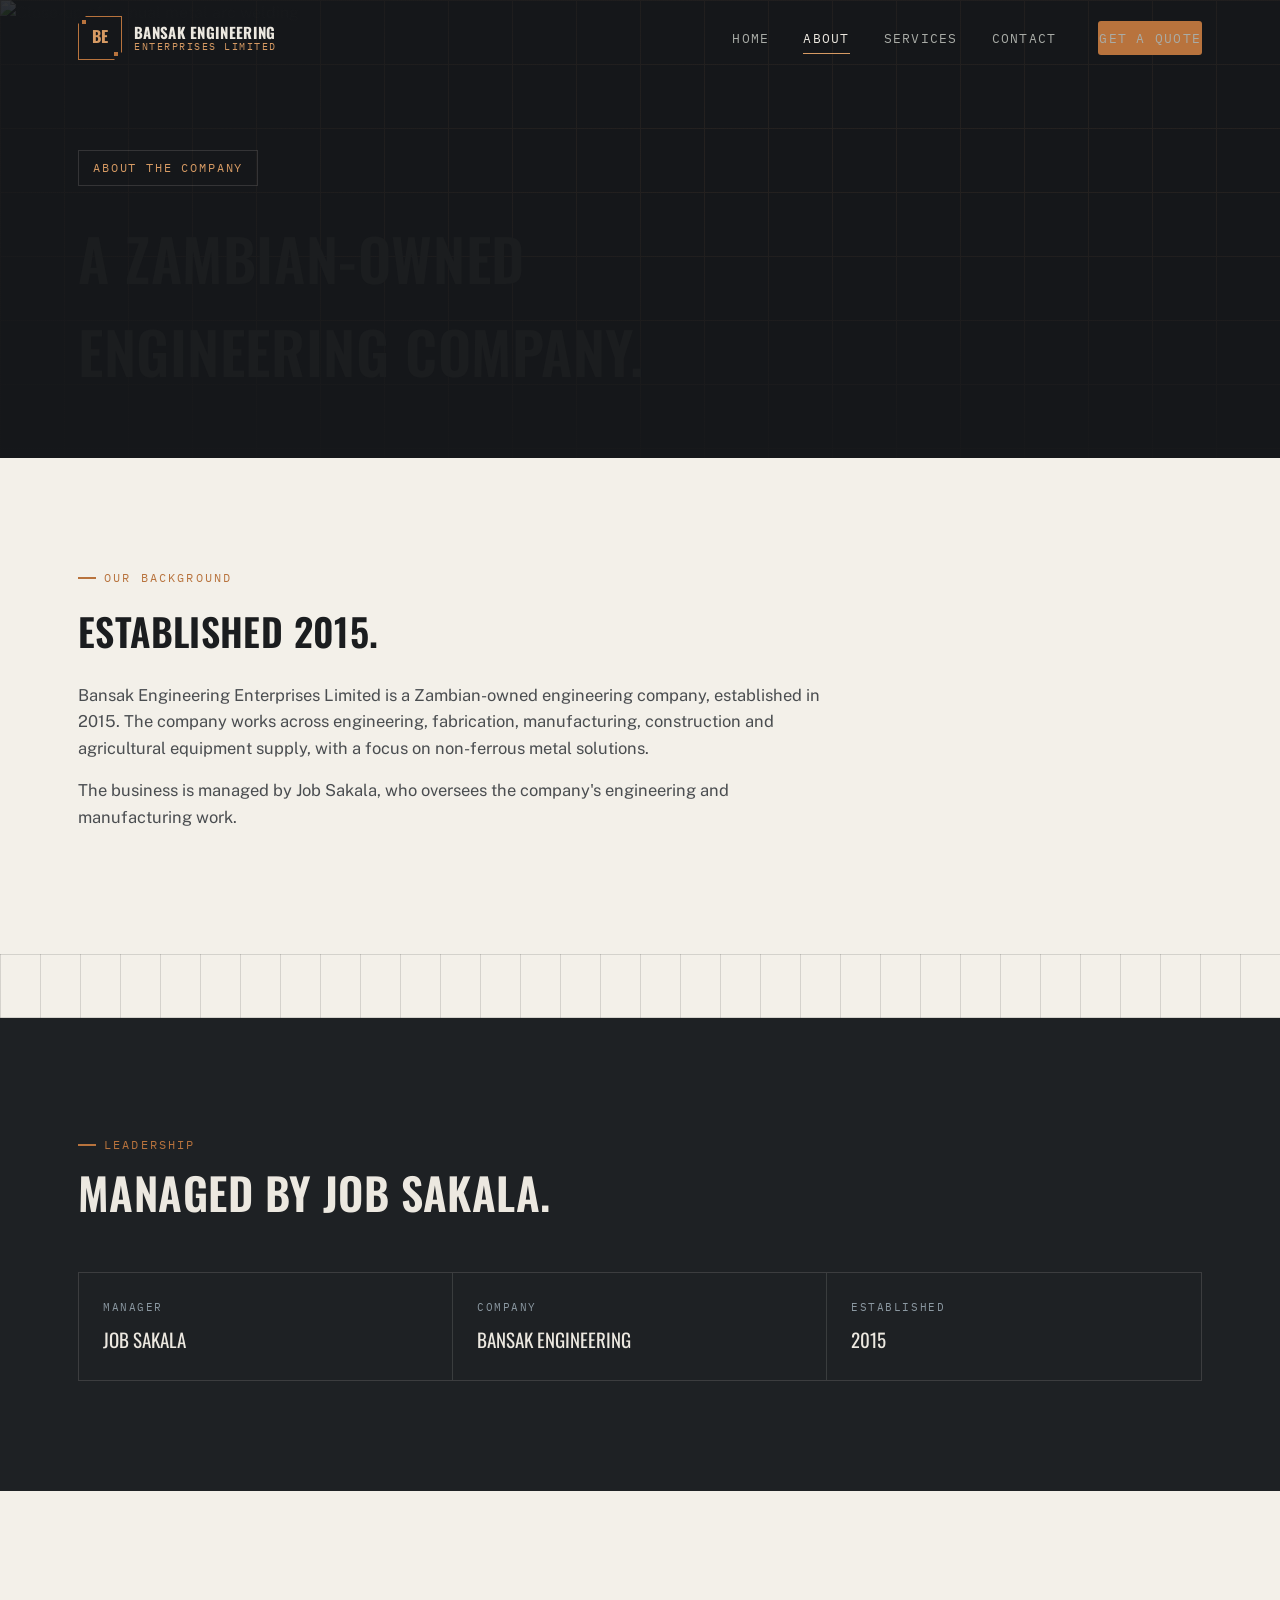
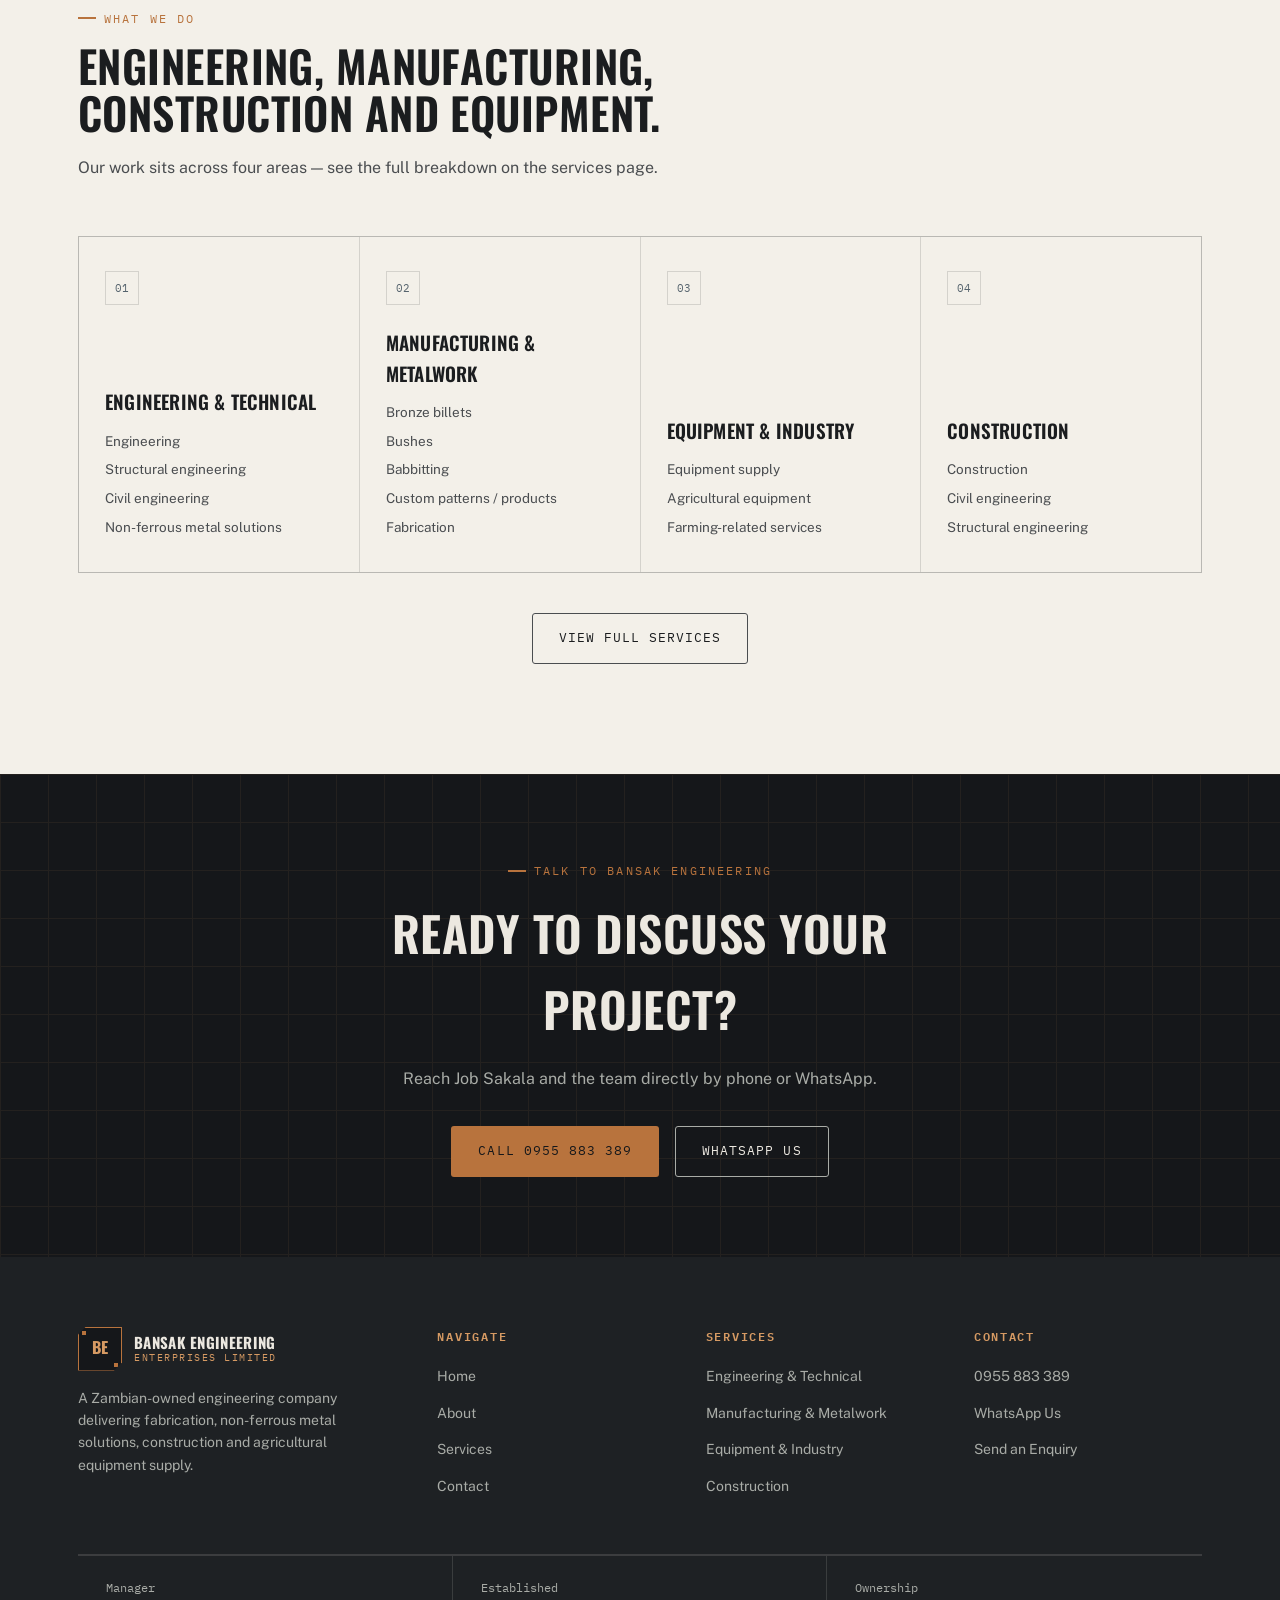
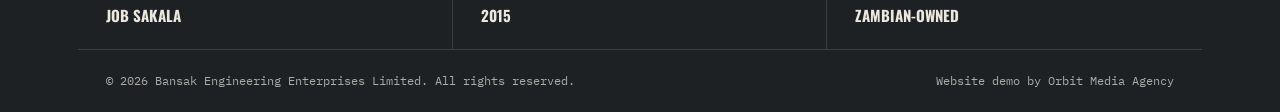
==== about.html @ 0b88bb21 "Add files via upload" ====
<!DOCTYPE html>
<html lang="en">
<head>
<meta charset="UTF-8">
<meta name="viewport" content="width=device-width, initial-scale=1.0">
<title>About — Bansak Engineering Enterprises Limited</title>
<meta name="description" content="Bansak Engineering Enterprises Limited — a Zambian-owned engineering company established in 2015, managed by Job Sakala.">
<link rel="preconnect" href="https://fonts.googleapis.com">
<link href="https://fonts.googleapis.com/css2?family=Oswald:wght@400;500;600;700&family=Public+Sans:wght@400;500;600&family=IBM+Plex+Mono:wght@400;500&display=swap" rel="stylesheet">
<link rel="stylesheet" href="assets/style.css">
</head>
<body>

<header class="site-header">
  <div class="nav-inner">
    <a href="index.html" class="brand">
      <span class="brand-mark"><span>BE</span></span>
      <span class="brand-text"><strong>Bansak Engineering</strong><small>Enterprises Limited</small></span>
    </a>
    <nav class="nav-links">
      <a href="index.html">Home</a>
      <a href="about.html">About</a>
      <a href="services.html">Services</a>
      <a href="contact.html">Contact</a>
      <a href="tel:0955883389" class="btn btn-primary nav-cta">Get a Quote</a>
    </nav>
    <button class="hamburger" aria-label="Open menu" aria-expanded="false">
      <span></span><span></span><span></span>
    </button>
  </div>
</header>

<div class="mobile-panel">
  <a href="index.html">Home</a>
  <a href="about.html">About</a>
  <a href="services.html">Services</a>
  <a href="contact.html">Contact</a>
  <a href="tel:0955883389" class="btn btn-primary mp-cta">Get a Quote</a>
  <div class="mp-phone">0955883389</div>
</div>

<section class="hero-band">
  <div class="hero-bg">
    <img src="https://commons.wikimedia.org/wiki/Special:FilePath/BSB%20welding.jpg" alt="Close-up of manual metal arc welding">
  </div>
  <div class="hero-grid"></div>
  <div class="hero-scrim"></div>
  <div class="hero-content">
    <div class="hero-plate">About the company</div>
    <h1>A Zambian-owned<br>engineering company.</h1>
  </div>
</section>

<section class="section">
  <div class="wrap">
    <div class="split-text reveal" style="padding:0; max-width:760px;">
      <div class="plate-label">Our background</div>
      <h2 style="margin-bottom:20px;">Established 2015.</h2>
      <p style="font-size:16.5px; margin-bottom:16px;">Bansak Engineering Enterprises Limited is a Zambian-owned engineering company, established in 2015. The company works across engineering, fabrication, manufacturing, construction and agricultural equipment supply, with a focus on non-ferrous metal solutions.</p>
      <p style="font-size:16.5px;">The business is managed by Job Sakala, who oversees the company's engineering and manufacturing work.</p>
    </div>
  </div>
</section>

<div class="blueprint-strip"></div>

<!-- MANAGER NAMEPLATE -->
<section class="section on-graphite">
  <div class="wrap">
    <div class="section-head reveal">
      <div class="plate-label">Leadership</div>
      <h2>Managed by Job Sakala.</h2>
    </div>
    <div class="nameplate reveal" style="grid-template-columns:repeat(3,1fr);">
      <div class="nameplate-item">
        <div class="np-label">Manager</div>
        <div class="np-value">Job Sakala</div>
      </div>
      <div class="nameplate-item">
        <div class="np-label">Company</div>
        <div class="np-value">Bansak Engineering</div>
      </div>
      <div class="nameplate-item">
        <div class="np-label">Established</div>
        <div class="np-value">2015</div>
      </div>
    </div>
  </div>
</section>

<!-- WHAT WE DO OVERVIEW -->
<section class="section">
  <div class="wrap">
    <div class="section-head reveal">
      <div class="plate-label">What we do</div>
      <h2>Engineering, manufacturing, construction and equipment.</h2>
      <p>Our work sits across four areas — see the full breakdown on the services page.</p>
    </div>
    <div class="bento stagger">
      <div class="bento-card reveal" style="--i:0">
        <div class="bento-mark">01</div>
        <div><h3>Engineering &amp; Technical</h3>
        <ul><li>Engineering</li><li>Structural engineering</li><li>Civil engineering</li><li>Non-ferrous metal solutions</li></ul></div>
      </div>
      <div class="bento-card reveal" style="--i:1">
        <div class="bento-mark">02</div>
        <div><h3>Manufacturing &amp; Metalwork</h3>
        <ul><li>Bronze billets</li><li>Bushes</li><li>Babbitting</li><li>Custom patterns / products</li><li>Fabrication</li></ul></div>
      </div>
      <div class="bento-card reveal" style="--i:2">
        <div class="bento-mark">03</div>
        <div><h3>Equipment &amp; Industry</h3>
        <ul><li>Equipment supply</li><li>Agricultural equipment</li><li>Farming-related services</li></ul></div>
      </div>
      <div class="bento-card reveal" style="--i:3">
        <div class="bento-mark">04</div>
        <div><h3>Construction</h3>
        <ul><li>Construction</li><li>Civil engineering</li><li>Structural engineering</li></ul></div>
      </div>
    </div>
    <div class="reveal" style="margin-top:40px; text-align:center;">
      <a href="services.html" class="btn btn-outline-dark">View Full Services</a>
    </div>
  </div>
</section>

<!-- CTA -->
<section class="cta-banner">
  <div class="wrap cta-banner-inner">
    <div class="plate-label" style="justify-content:center;">Talk to Bansak Engineering</div>
    <h2>Ready to discuss your project?</h2>
    <p>Reach Job Sakala and the team directly by phone or WhatsApp.</p>
    <div class="cta-actions">
      <a href="tel:0955883389" class="btn btn-primary">Call 0955 883 389</a>
      <a href="https://wa.me/260955883389" target="_blank" rel="noopener" class="btn btn-outline">WhatsApp Us</a>
    </div>
  </div>
</section>

<footer class="site-footer">
  <div class="wrap">
    <div class="footer-top">
      <div class="footer-brand">
        <a href="index.html" class="brand">
          <span class="brand-mark"><span>BE</span></span>
          <span class="brand-text"><strong>Bansak Engineering</strong><small>Enterprises Limited</small></span>
        </a>
        <p>A Zambian-owned engineering company delivering fabrication, non-ferrous metal solutions, construction and agricultural equipment supply.</p>
      </div>
      <div class="footer-col">
        <h4>Navigate</h4>
        <ul><li><a href="index.html">Home</a></li><li><a href="about.html">About</a></li><li><a href="services.html">Services</a></li><li><a href="contact.html">Contact</a></li></ul>
      </div>
      <div class="footer-col">
        <h4>Services</h4>
        <ul><li><a href="services.html">Engineering &amp; Technical</a></li><li><a href="services.html">Manufacturing &amp; Metalwork</a></li><li><a href="services.html">Equipment &amp; Industry</a></li><li><a href="services.html">Construction</a></li></ul>
      </div>
      <div class="footer-col">
        <h4>Contact</h4>
        <ul><li><a href="tel:0955883389">0955 883 389</a></li><li><a href="https://wa.me/260955883389" target="_blank" rel="noopener">WhatsApp Us</a></li><li><a href="contact.html">Send an Enquiry</a></li></ul>
      </div>
    </div>
    <div class="footer-plate">
      <div>Manager<b>Job Sakala</b></div>
      <div>Established<b>2015</b></div>
      <div>Ownership<b>Zambian-Owned</b></div>
    </div>
    <div class="footer-bottom">
      <span>&copy; 2026 Bansak Engineering Enterprises Limited. All rights reserved.</span>
      <span>Website demo by Orbit Media Agency</span>
    </div>
  </div>
</footer>

<button class="to-top" aria-label="Back to top">↑</button>
<a href="https://wa.me/260955883389" target="_blank" rel="noopener" class="wa-float" aria-label="Chat on WhatsApp">
  <svg width="26" height="26" viewBox="0 0 24 24" fill="none"><path d="M17.6 6.32A7.85 7.85 0 0 0 12.03 4c-4.36 0-7.9 3.53-7.9 7.9 0 1.4.37 2.75 1.06 3.95L4 20l4.28-1.12a7.9 7.9 0 0 0 3.75.96h.01c4.36 0 7.9-3.54 7.9-7.9 0-2.1-.83-4.08-2.34-5.62Z" stroke="#15171a" stroke-width="1.3"/><path d="M9.5 8.6c.14-.32.29-.32.42-.33h.36c.11 0 .27-.04.42.32.16.4.53 1.36.58 1.46.05.1.08.22.01.35-.06.13-.1.2-.2.32-.1.11-.2.24-.29.32-.1.1-.2.2-.09.4.12.2.53.9 1.15 1.46.79.7 1.45.92 1.66 1.02.2.1.32.09.44-.05.13-.14.53-.6.67-.81.14-.2.28-.17.46-.1.19.07 1.2.57 1.4.67.2.1.34.15.39.24.05.1.05.53-.13 1.04-.18.51-1.03.99-1.44 1.05-.37.06-.83.08-1.34-.09-.31-.1-.7-.23-1.22-.45-2.14-.92-3.54-3.08-3.65-3.22-.11-.15-.87-1.15-.87-2.2 0-1.04.55-1.55.74-1.76Z" fill="#15171a"/></svg>
</a>

<script src="assets/script.js"></script>
</body>
</html>
---- assets/style.css ----
/* =========================================================
   BANSAK ENGINEERING ENTERPRISES LIMITED — design system
   Signature: the stamped equipment "nameplate" motif.
   ========================================================= */

:root{
  --charcoal: #15171a;
  --graphite: #1e2124;
  --graphite-2: #262a2e;
  --steel: #55636d;
  --steel-light: #8b98a1;
  --bronze: #b8733d;
  --bronze-light: #d69a63;
  --bronze-dim: #8a5a30;
  --paper: #f3f0e9;
  --paper-2: #eae5da;
  --ink: #1b1d1f;
  --ink-soft: #4a4d50;
  --offwhite: #ece8e0;
  --offwhite-dim: #a9aca7;
  --line-dark: rgba(236,232,224,0.14);
  --line-light: rgba(27,29,31,0.14);
  --radius: 3px;
  --font-display: 'Oswald', sans-serif;
  --font-body: 'Public Sans', sans-serif;
  --font-mono: 'IBM Plex Mono', monospace;
  --ease: cubic-bezier(.22,.68,.32,1);
}

*{box-sizing:border-box;}
html{scroll-behavior:smooth;}
@media (prefers-reduced-motion: reduce){
  html{scroll-behavior:auto;}
  *{animation-duration:0.001ms !important; animation-iteration-count:1 !important; transition-duration:0.001ms !important;}
}

body{
  margin:0;
  font-family:var(--font-body);
  background:var(--paper);
  color:var(--ink);
  line-height:1.6;
  -webkit-font-smoothing:antialiased;
  overflow-x:hidden;
}

img{max-width:100%; display:block;}
a{color:inherit; text-decoration:none;}
ul{margin:0; padding:0; list-style:none;}
h1,h2,h3,h4{font-family:var(--font-display); text-transform:uppercase; margin:0; letter-spacing:0.01em; font-weight:600;}
p{margin:0;}

.wrap{max-width:1180px; margin:0 auto; padding:0 28px;}

/* ---------- eyebrow / stamped plate label ---------- */
.plate-label{
  display:inline-flex;
  align-items:center;
  gap:8px;
  font-family:var(--font-mono);
  font-size:12px;
  letter-spacing:0.18em;
  text-transform:uppercase;
  color:var(--bronze);
  margin-bottom:14px;
}
.plate-label::before{
  content:"";
  width:18px; height:2px;
  background:var(--bronze);
  display:inline-block;
}
.on-dark .plate-label{color:var(--bronze-light);}

/* ---------- buttons ---------- */
.btn{
  display:inline-flex;
  align-items:center;
  gap:10px;
  font-family:var(--font-mono);
  font-size:13px;
  letter-spacing:0.08em;
  text-transform:uppercase;
  padding:14px 26px;
  border:1px solid transparent;
  border-radius:var(--radius);
  cursor:pointer;
  transition:transform .35s var(--ease), background .3s, border-color .3s, color .3s;
  white-space:nowrap;
}
.btn:hover{transform:translateY(-2px);}
.btn:focus-visible{outline:2px solid var(--bronze-light); outline-offset:3px;}
.btn-primary{background:var(--bronze); color:var(--charcoal);}
.btn-primary:hover{background:var(--bronze-light);}
.btn-outline{border-color:var(--offwhite-dim); color:var(--offwhite);}
.btn-outline:hover{border-color:var(--bronze-light); color:var(--bronze-light);}
.btn-outline-dark{border-color:var(--ink-soft); color:var(--ink);}
.btn-outline-dark:hover{border-color:var(--bronze); color:var(--bronze-dim);}
.btn-block{width:100%; justify-content:center;}

/* ---------- nav ---------- */
.site-header{
  position:fixed; top:0; left:0; right:0; z-index:100;
  background:rgba(21,23,26,0.0);
  transition:background .4s var(--ease), border-color .4s, backdrop-filter .4s;
  border-bottom:1px solid transparent;
}
.site-header.scrolled{
  background:rgba(21,23,26,0.92);
  backdrop-filter:blur(8px);
  border-bottom-color:var(--line-dark);
}
.nav-inner{
  display:flex; align-items:center; justify-content:space-between;
  padding:16px 28px;
  max-width:1180px; margin:0 auto;
}
.brand{display:flex; align-items:center; gap:12px;}
.brand-mark{
  width:44px; height:44px;
  border:1px solid var(--bronze);
  position:relative;
  display:flex; align-items:center; justify-content:center;
  font-family:var(--font-display);
  font-weight:700; font-size:16px; letter-spacing:0.03em;
  color:var(--bronze-light);
  clip-path:polygon(8px 0,100% 0,100% calc(100% - 8px),calc(100% - 8px) 100%,0 100%,0 8px);
  background:var(--charcoal);
}
.brand-mark span{position:relative; top:-1px;}
.brand-mark::before,.brand-mark::after{
  content:""; position:absolute; width:4px; height:4px; background:var(--bronze);
}
.brand-mark::before{top:3px; left:3px;}
.brand-mark::after{bottom:3px; right:3px;}
.brand-text{display:flex; flex-direction:column; line-height:1.1;}
.brand-text strong{font-family:var(--font-display); color:var(--offwhite); font-size:15px; letter-spacing:0.02em; text-transform:uppercase;}
.brand-text small{font-family:var(--font-mono); color:var(--bronze-light); font-size:9.5px; letter-spacing:0.16em; text-transform:uppercase; margin-top:2px;}

.nav-links{display:flex; align-items:center; gap:34px;}
.nav-links a{
  font-family:var(--font-mono); font-size:12.5px; letter-spacing:0.1em; text-transform:uppercase;
  color:var(--offwhite-dim); position:relative; padding:6px 0;
  transition:color .3s;
}
.nav-links a::after{
  content:""; position:absolute; left:0; bottom:0; width:0; height:1px; background:var(--bronze-light);
  transition:width .3s var(--ease);
}
.nav-links a:hover, .nav-links a.active{color:var(--offwhite);}
.nav-links a:hover::after, .nav-links a.active::after{width:100%;}
.nav-cta{margin-left:8px;}

.hamburger{
  display:none; width:38px; height:38px; border:1px solid var(--line-dark);
  background:transparent; cursor:pointer; position:relative; border-radius:var(--radius);
}
.hamburger span{
  position:absolute; left:9px; right:9px; height:1.5px; background:var(--offwhite);
  transition:transform .35s var(--ease), opacity .25s;
}
.hamburger span:nth-child(1){top:13px;}
.hamburger span:nth-child(2){top:18.5px;}
.hamburger span:nth-child(3){top:24px;}
.hamburger.open span:nth-child(1){transform:translateY(5.5px) rotate(45deg);}
.hamburger.open span:nth-child(2){opacity:0;}
.hamburger.open span:nth-child(3){transform:translateY(-5.5px) rotate(-45deg);}

.mobile-panel{
  position:fixed; inset:0; top:0; background:var(--charcoal);
  z-index:99; display:flex; flex-direction:column; justify-content:center; gap:28px;
  padding:40px; transform:translateX(100%); transition:transform .45s var(--ease);
}
.mobile-panel.open{transform:translateX(0);}
.mobile-panel a{
  font-family:var(--font-display); font-size:30px; text-transform:uppercase; color:var(--offwhite);
  letter-spacing:0.02em;
}
.mobile-panel .mp-cta{margin-top:12px;}
.mobile-panel .mp-phone{
  font-family:var(--font-mono); color:var(--bronze-light); font-size:15px; letter-spacing:0.06em;
}

body.menu-open{overflow:hidden;}

/* ---------- hero ---------- */
.hero{
  position:relative; min-height:100vh; display:flex; align-items:flex-end;
  overflow:hidden; background:var(--charcoal);
}
.hero-bg{
  position:absolute; inset:0; z-index:0;
}
.hero-bg img{
  width:100%; height:100%; object-fit:cover;
  animation:kenburns 26s ease-in-out infinite alternate;
}
@keyframes kenburns{ from{transform:scale(1);} to{transform:scale(1.09);} }
.hero-scrim{
  position:absolute; inset:0; z-index:1;
  background:
    linear-gradient(180deg, rgba(21,23,26,0.55) 0%, rgba(21,23,26,0.35) 35%, rgba(21,23,26,0.92) 100%),
    linear-gradient(90deg, rgba(21,23,26,0.75) 0%, rgba(21,23,26,0.15) 55%);
}
.hero-grid{
  position:absolute; inset:0; z-index:1; opacity:0.15; pointer-events:none;
  background-image:
    linear-gradient(var(--bronze-light) 1px, transparent 1px),
    linear-gradient(90deg, var(--bronze-light) 1px, transparent 1px);
  background-size:64px 64px;
  animation:gridshift 40s linear infinite;
}
@keyframes gridshift{ from{background-position:0 0,0 0;} to{background-position:64px 64px,64px 64px;} }
.hero-content{
  position:relative; z-index:2; padding:160px 28px 96px; max-width:1180px; margin:0 auto; width:100%;
}
.hero-plate{
  display:inline-flex; align-items:center; gap:14px;
  font-family:var(--font-mono); font-size:11.5px; letter-spacing:0.16em; text-transform:uppercase;
  color:var(--bronze-light); border:1px solid var(--line-dark); padding:8px 14px; margin-bottom:26px;
  opacity:0; animation:riseIn .9s var(--ease) .2s forwards;
}
.hero-plate b{color:var(--offwhite); font-weight:500;}
.hero h1{
  font-size:clamp(38px,6.6vw,84px); color:var(--offwhite); line-height:1.02; max-width:820px;
  opacity:0; animation:riseIn .9s var(--ease) .38s forwards;
}
.hero h1 em{font-style:normal; color:var(--bronze-light);}
.hero-sub{
  margin-top:26px; max-width:560px; color:var(--offwhite-dim); font-size:16.5px;
  opacity:0; animation:riseIn .9s var(--ease) .55s forwards;
}
.hero-ctas{
  margin-top:38px; display:flex; gap:16px; flex-wrap:wrap;
  opacity:0; animation:riseIn .9s var(--ease) .72s forwards;
}
@keyframes riseIn{ from{opacity:0; transform:translateY(22px);} to{opacity:1; transform:translateY(0);} }

.hero-band{
  position:relative; min-height:46vh; display:flex; align-items:flex-end; overflow:hidden; background:var(--charcoal);
}
.hero-band .hero-content{padding:150px 28px 60px;}
.hero-band h1{font-size:clamp(32px,5.2vw,58px);}

/* ---------- sections ---------- */
section{position:relative;}
.section{padding:110px 0;}
.section-tight{padding:80px 0;}
.on-dark{background:var(--charcoal); color:var(--offwhite);}
.on-graphite{background:var(--graphite); color:var(--offwhite);}
.on-dark h2,.on-graphite h2{color:var(--offwhite);}
.on-dark p, .on-graphite p{color:var(--offwhite-dim);}

.section-head{max-width:640px; margin-bottom:56px;}
.section-head h2{font-size:clamp(28px,4vw,44px); line-height:1.08;}
.section-head p{margin-top:18px; font-size:16px; color:var(--ink-soft);}
.on-dark .section-head p, .on-graphite .section-head p{color:var(--offwhite-dim);}

/* reveal utility */
.reveal{opacity:0; transform:translateY(28px); transition:opacity .8s var(--ease), transform .8s var(--ease);}
.reveal.in{opacity:1; transform:translateY(0);}
.stagger > *{transition-delay:calc(var(--i,0) * 90ms);}

/* ---------- capability bento ---------- */
.bento{
  display:grid; grid-template-columns:repeat(4,1fr); gap:1px;
  background:var(--line-light); border:1px solid var(--line-light);
}
.on-dark .bento, .on-graphite .bento{background:var(--line-dark); border-color:var(--line-dark);}
.bento-card{
  background:var(--paper); padding:34px 26px; min-height:250px;
  display:flex; flex-direction:column; justify-content:space-between;
  transition:background .35s var(--ease);
}
.on-dark .bento-card, .on-graphite .bento-card{background:var(--graphite);}
.bento-card:hover{background:var(--charcoal);}
.bento-card:hover *{color:var(--offwhite) !important;}
.bento-card:hover .bento-mark{color:var(--bronze-light) !important; border-color:var(--bronze-light) !important;}
.bento-mark{
  font-family:var(--font-mono); font-size:11px; color:var(--steel);
  border:1px solid var(--line-light); width:34px; height:34px; display:flex; align-items:center; justify-content:center;
  transition:color .3s, border-color .3s;
}
.on-dark .bento-mark, .on-graphite .bento-mark{border-color:var(--line-dark); color:var(--steel-light);}
.bento-card h3{font-size:19px; margin-top:22px; color:var(--ink);}
.on-dark .bento-card h3, .on-graphite .bento-card h3{color:var(--offwhite);}
.bento-card ul{margin-top:14px; display:flex; flex-direction:column; gap:7px;}
.bento-card li{font-size:13.5px; color:var(--ink-soft);}
.on-dark .bento-card li, .on-graphite .bento-card li{color:var(--offwhite-dim);}

/* ---------- split sections ---------- */
.split{display:grid; grid-template-columns:1.05fr 0.95fr; gap:0; align-items:stretch;}
.split.reverse{grid-template-columns:0.95fr 1.05fr;}
.split.reverse .split-media{order:2;}
.split.reverse .split-text{order:1;}
.split-media{position:relative; min-height:420px; overflow:hidden;}
.split-media img{width:100%; height:100%; object-fit:cover; transition:transform .8s var(--ease);}
.split-media:hover img{transform:scale(1.05);}
.split-media::after{
  content:""; position:absolute; inset:0;
  border:1px solid var(--bronze); opacity:0; transition:opacity .4s;
  margin:14px;
}
.split-text{
  padding:64px 56px; display:flex; flex-direction:column; justify-content:center; background:var(--paper);
}
.split-text.dark-panel{background:var(--charcoal); color:var(--offwhite);}
.split-text.dark-panel p{color:var(--offwhite-dim);}
.split-text h2{font-size:clamp(26px,3.4vw,38px); margin-bottom:20px;}
.split-text p{font-size:15.5px; color:var(--ink-soft); margin-bottom:14px;}
.split-list{margin-top:20px; display:flex; flex-direction:column; gap:10px;}
.split-list li{
  display:flex; align-items:center; gap:12px; font-family:var(--font-mono); font-size:13px; letter-spacing:0.03em;
  padding:10px 0; border-bottom:1px solid var(--line-light);
}
.dark-panel .split-list li{border-bottom-color:var(--line-dark);}
.split-list li::before{content:"—"; color:var(--bronze);}

/* ---------- full-width visual band ---------- */
.visual-band{position:relative; min-height:520px; display:flex; align-items:center; overflow:hidden;}
.visual-band img{position:absolute; inset:0; width:100%; height:100%; object-fit:cover;}
.visual-band .scrim{position:absolute; inset:0; background:linear-gradient(90deg, rgba(21,23,26,0.92) 0%, rgba(21,23,26,0.55) 55%, rgba(21,23,26,0.2) 100%);}
.visual-band .visual-content{position:relative; z-index:2; max-width:560px; padding:56px;}
.visual-band h2{color:var(--offwhite); font-size:clamp(26px,3.6vw,40px);}
.visual-band p{color:var(--offwhite-dim); margin-top:16px; font-size:15.5px;}
.visual-band .split-list li{border-bottom-color:var(--line-dark); color:var(--offwhite);}

/* ---------- nameplate info block ---------- */
.nameplate{
  border:1px solid var(--line-dark); background:var(--graphite);
  display:grid; grid-template-columns:repeat(4,1fr);
}
.nameplate-item{padding:26px 24px; border-right:1px solid var(--line-dark);}
.nameplate-item:last-child{border-right:none;}
.nameplate-item .np-label{font-family:var(--font-mono); font-size:10.5px; letter-spacing:0.15em; text-transform:uppercase; color:var(--steel-light);}
.nameplate-item .np-value{font-family:var(--font-display); font-size:19px; color:var(--offwhite); margin-top:8px; text-transform:uppercase;}

/* ---------- why us blocks ---------- */
.why-grid{display:grid; grid-template-columns:repeat(2,1fr); gap:1px; background:var(--line-light); border:1px solid var(--line-light);}
.why-block{background:var(--paper); padding:36px 34px; display:flex; gap:20px;}
.why-mark{
  flex:none; width:46px; height:46px; border:1px solid var(--bronze); color:var(--bronze);
  display:flex; align-items:center; justify-content:center; font-family:var(--font-mono); font-size:13px;
}
.why-block h3{font-size:17px; margin-bottom:8px;}
.why-block p{font-size:14px; color:var(--ink-soft);}

/* ---------- CTA banner ---------- */
.cta-banner{
  background:var(--charcoal); padding:80px 0; text-align:center; position:relative; overflow:hidden;
}
.cta-banner::before{
  content:""; position:absolute; inset:0; opacity:0.08;
  background-image:linear-gradient(var(--bronze-light) 1px, transparent 1px), linear-gradient(90deg, var(--bronze-light) 1px, transparent 1px);
  background-size:48px 48px;
}
.cta-banner-inner{position:relative; z-index:1;}
.cta-banner h2{color:var(--offwhite); font-size:clamp(28px,4.6vw,48px); max-width:680px; margin:0 auto 18px;}
.cta-banner p{color:var(--offwhite-dim); max-width:480px; margin:0 auto 34px;}
.cta-actions{display:flex; gap:16px; justify-content:center; flex-wrap:wrap;}

/* ---------- footer ---------- */
.site-footer{background:var(--graphite); color:var(--offwhite); padding:70px 0 0;}
.footer-top{display:grid; grid-template-columns:1.4fr 1fr 1fr 1fr; gap:40px; padding-bottom:56px; border-bottom:1px solid var(--line-dark);}
.footer-brand p{color:var(--offwhite-dim); font-size:14px; margin-top:16px; max-width:280px;}
.footer-col h4{font-family:var(--font-mono); font-size:11.5px; letter-spacing:0.15em; color:var(--bronze-light); margin-bottom:18px;}
.footer-col ul{display:flex; flex-direction:column; gap:11px;}
.footer-col a{font-size:14px; color:var(--offwhite-dim); transition:color .25s;}
.footer-col a:hover{color:var(--offwhite);}
.footer-plate{
  margin-top:0; display:grid; grid-template-columns:repeat(3,1fr); border-top:1px solid var(--line-dark);
}
.footer-plate div{padding:22px 28px; border-right:1px solid var(--line-dark); font-family:var(--font-mono); font-size:12px; color:var(--offwhite-dim);}
.footer-plate div:last-child{border-right:none;}
.footer-plate b{display:block; color:var(--offwhite); font-family:var(--font-display); font-size:15px; text-transform:uppercase; margin-top:5px;}
.footer-bottom{
  padding:22px 28px; display:flex; justify-content:space-between; flex-wrap:wrap; gap:10px;
  font-family:var(--font-mono); font-size:11.5px; color:var(--offwhite-dim); border-top:1px solid var(--line-dark);
}

/* ---------- back to top ---------- */
.to-top{
  position:fixed; right:22px; bottom:22px; width:46px; height:46px; border-radius:50%;
  background:var(--bronze); color:var(--charcoal); display:flex; align-items:center; justify-content:center;
  border:none; cursor:pointer; opacity:0; pointer-events:none; transform:translateY(10px);
  transition:opacity .3s, transform .3s; z-index:80;
}
.to-top.show{opacity:1; pointer-events:auto; transform:translateY(0);}

/* ---------- floating whatsapp (mobile) ---------- */
.wa-float{
  position:fixed; left:20px; bottom:20px; z-index:80;
  background:var(--bronze); color:var(--charcoal); width:52px; height:52px; border-radius:50%;
  display:none; align-items:center; justify-content:center; box-shadow:0 8px 24px rgba(0,0,0,0.35);
}
@media (max-width:760px){ .wa-float{display:flex;} }

/* ---------- forms ---------- */
.form-grid{display:grid; grid-template-columns:1fr 1fr; gap:20px;}
.field{display:flex; flex-direction:column; gap:8px; margin-bottom:20px;}
.field.full{grid-column:1 / -1;}
.field label{font-family:var(--font-mono); font-size:11.5px; letter-spacing:0.1em; text-transform:uppercase; color:var(--ink-soft);}
.field input, .field select, .field textarea{
  border:1px solid var(--line-light); background:var(--paper-2); padding:13px 14px; font-family:var(--font-body);
  font-size:14.5px; color:var(--ink); border-radius:var(--radius); transition:border-color .25s, background .25s;
}
.field input:focus, .field select:focus, .field textarea:focus{
  outline:none; border-color:var(--bronze); background:#fff;
}
.field textarea{resize:vertical; min-height:120px;}
.form-note{font-size:12.5px; color:var(--ink-soft); margin-top:14px;}
.form-success{
  display:none; border:1px solid var(--bronze); padding:22px; background:var(--paper-2); margin-top:16px;
}
.form-success.show{display:block;}

/* ---------- contact page details ---------- */
.contact-grid{display:grid; grid-template-columns:1fr 1fr; gap:60px; align-items:start;}
.contact-card{border:1px solid var(--line-light); padding:36px; background:var(--paper-2);}
.contact-row{display:flex; align-items:center; gap:16px; padding:16px 0; border-bottom:1px solid var(--line-light);}
.contact-row:last-child{border-bottom:none;}
.contact-icon{
  flex:none; width:40px; height:40px; border:1px solid var(--bronze); color:var(--bronze);
  display:flex; align-items:center; justify-content:center;
}
.contact-row .cr-label{font-family:var(--font-mono); font-size:10.5px; letter-spacing:0.12em; text-transform:uppercase; color:var(--ink-soft);}
.contact-row .cr-value{font-family:var(--font-display); font-size:19px; text-transform:uppercase; margin-top:3px;}
.contact-row a.cr-value{color:var(--bronze-dim); transition:color .2s;}
.contact-row a.cr-value:hover{color:var(--bronze);}

.blueprint-strip{
  height:64px; width:100%;
  background-image:repeating-linear-gradient(90deg, var(--line-light) 0 1px, transparent 1px 40px);
  border-top:1px solid var(--line-light); border-bottom:1px solid var(--line-light);
  display:flex; align-items:center; overflow:hidden;
}
.on-dark .blueprint-strip{background-image:repeating-linear-gradient(90deg, var(--line-dark) 0 1px, transparent 1px 40px); border-color:var(--line-dark);}

/* ---------- responsive ---------- */
@media (max-width:980px){
  .nav-links{display:none;}
  .hamburger{display:block;}
  .bento{grid-template-columns:repeat(2,1fr);}
  .why-grid{grid-template-columns:1fr;}
  .footer-top{grid-template-columns:1fr 1fr; row-gap:36px;}
  .footer-plate{grid-template-columns:1fr;}
  .footer-plate div{border-right:none; border-bottom:1px solid var(--line-dark);}
  .split, .split.reverse{grid-template-columns:1fr;}
  .split-media{min-height:280px; order:1 !important;}
  .split-text{order:2 !important; padding:48px 28px;}
  .nameplate{grid-template-columns:1fr 1fr;}
  .nameplate-item{border-bottom:1px solid var(--line-dark);}
  .contact-grid{grid-template-columns:1fr; gap:36px;}
  .form-grid{grid-template-columns:1fr;}
}
@media (max-width:600px){
  .section{padding:72px 0;}
  .bento{grid-template-columns:1fr;}
  .footer-top{grid-template-columns:1fr;}
  .nameplate{grid-template-columns:1fr;}
  .hero-content{padding:130px 20px 64px;}
  .cta-actions{flex-direction:column; align-items:stretch;}
  .cta-actions .btn{justify-content:center;}
}
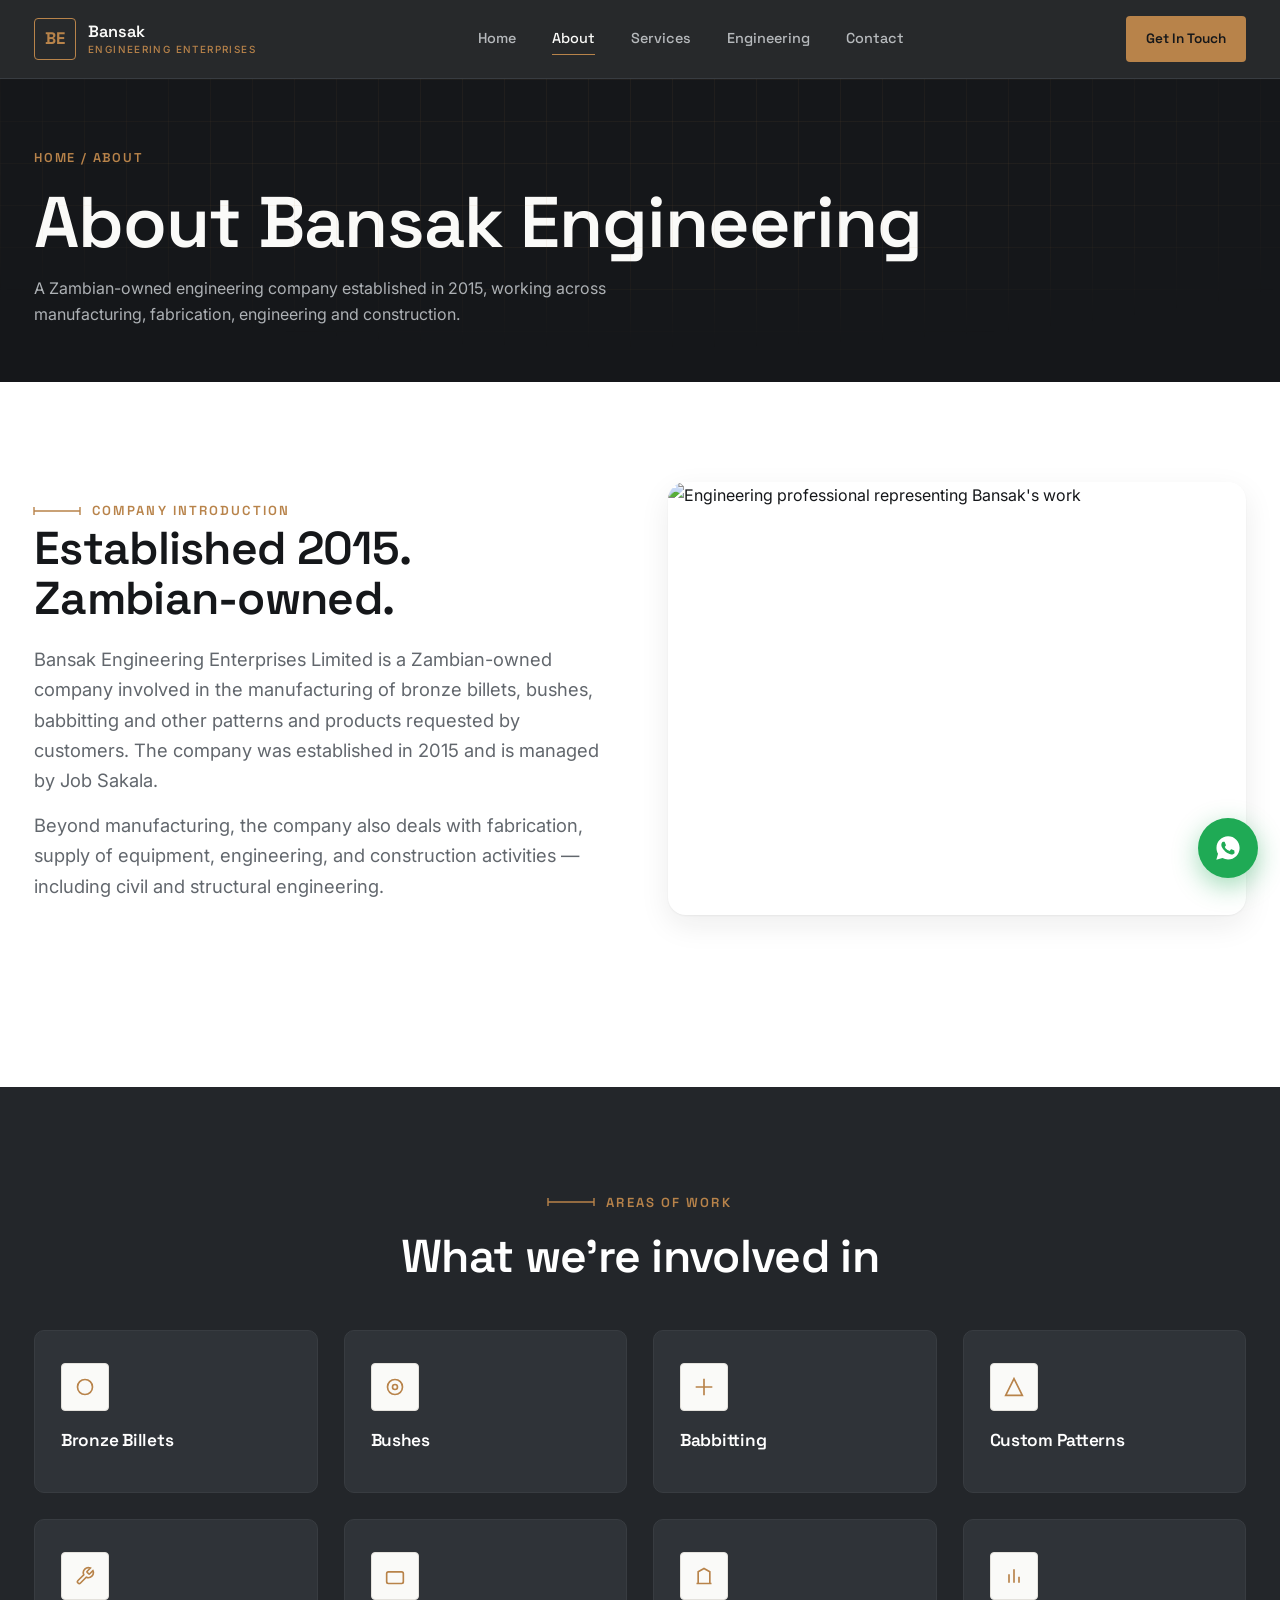
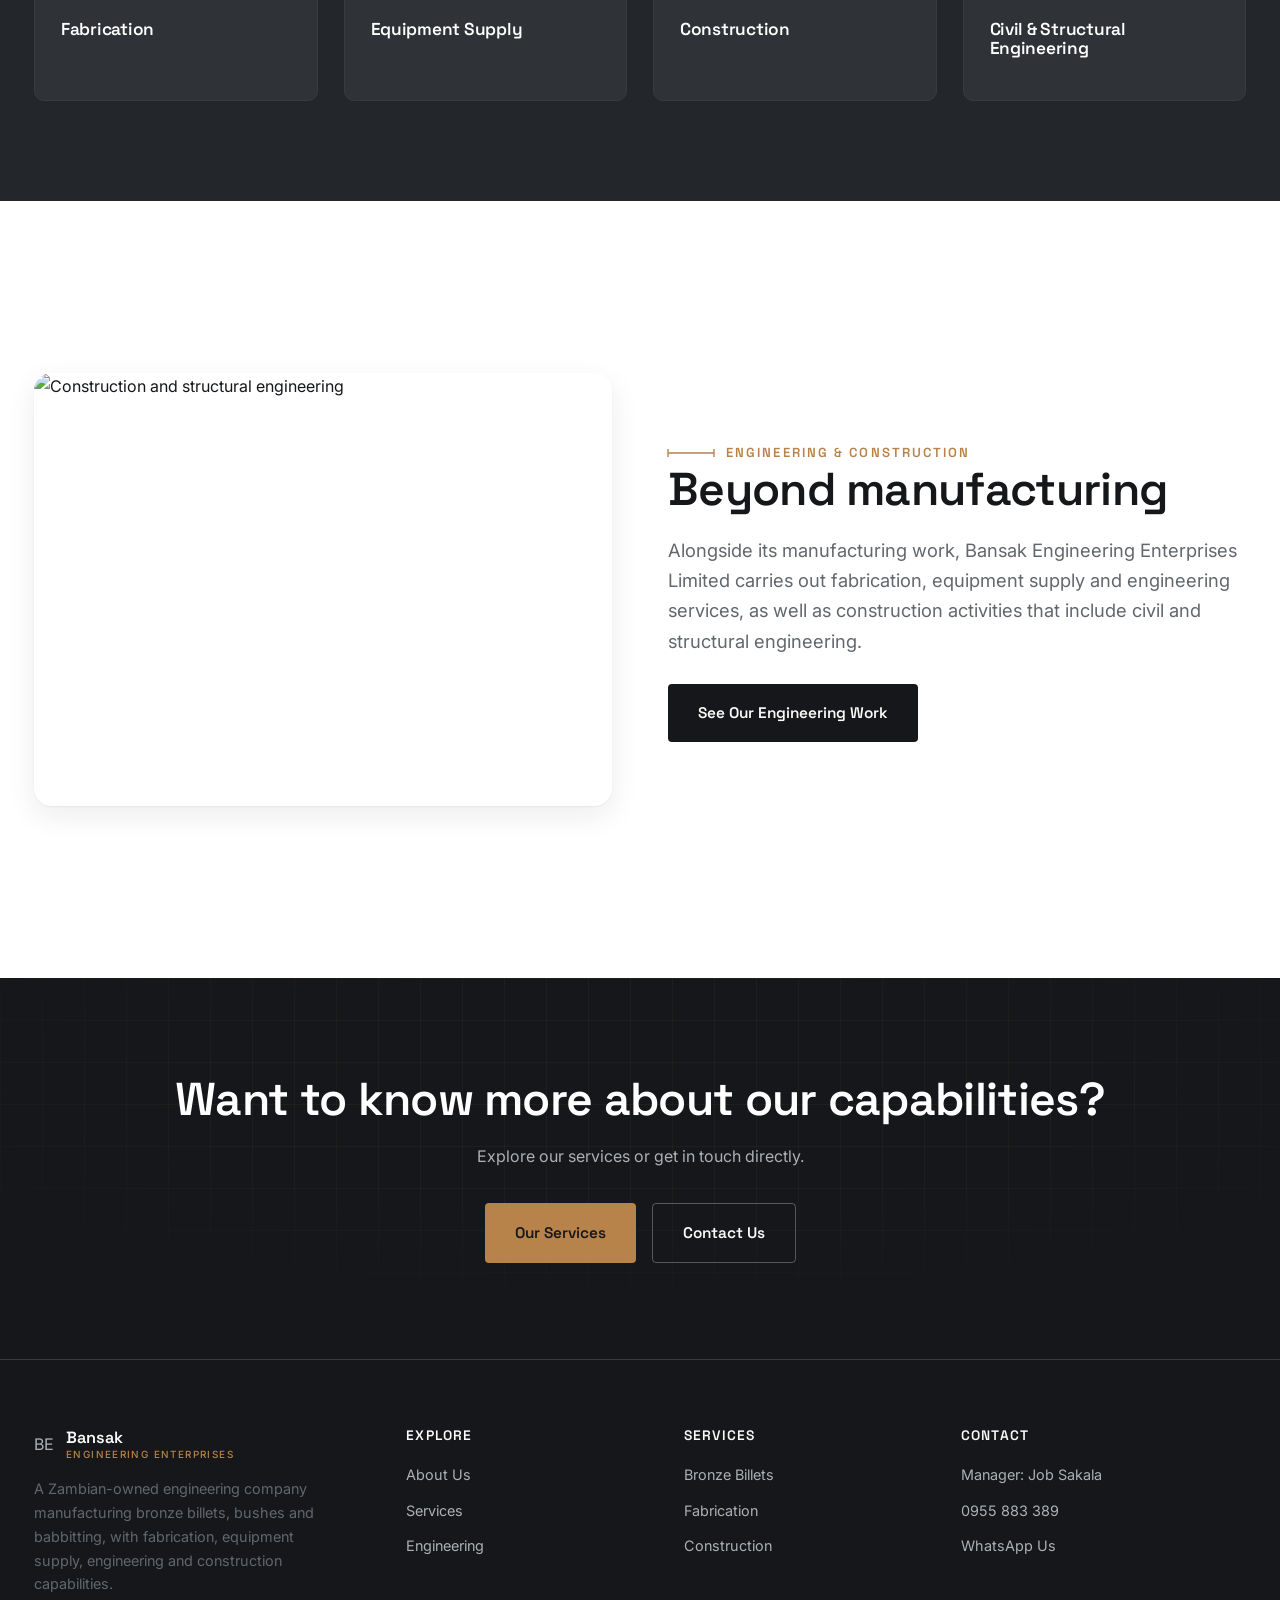
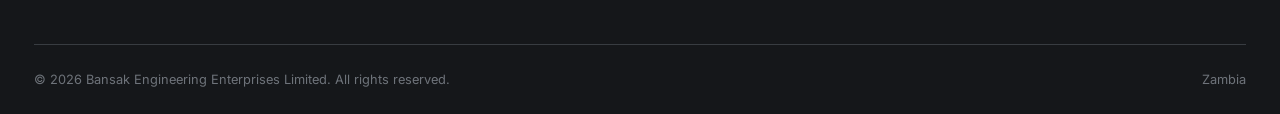
==== commit 8c5378d5: "Add files via upload" ====
--- a/about.html
+++ b/about.html
@@ -3,180 +3,200 @@
 <head>
 <meta charset="UTF-8">
 <meta name="viewport" content="width=device-width, initial-scale=1.0">
-<title>About — Bansak Engineering Enterprises Limited</title>
-<meta name="description" content="Bansak Engineering Enterprises Limited — a Zambian-owned engineering company established in 2015, managed by Job Sakala.">
+<title>About Us | Bansak Engineering Enterprises Limited</title>
+<meta name="description" content="Bansak Engineering Enterprises Limited is a Zambian-owned engineering company established in 2015, manufacturing bronze billets, bushes, babbitting and more.">
+<meta property="og:title" content="About | Bansak Engineering Enterprises Limited">
+<meta property="og:type" content="website">
 <link rel="preconnect" href="https://fonts.googleapis.com">
-<link href="https://fonts.googleapis.com/css2?family=Oswald:wght@400;500;600;700&family=Public+Sans:wght@400;500;600&family=IBM+Plex+Mono:wght@400;500&display=swap" rel="stylesheet">
-<link rel="stylesheet" href="assets/style.css">
+<link rel="stylesheet" href="css/style.css">
 </head>
 <body>
 
 <header class="site-header">
-  <div class="nav-inner">
+  <div class="header-bar">
     <a href="index.html" class="brand">
-      <span class="brand-mark"><span>BE</span></span>
-      <span class="brand-text"><strong>Bansak Engineering</strong><small>Enterprises Limited</small></span>
+      <span class="mark">BE</span>
+      <span class="brand-text">Bansak<span class="sub">Engineering Enterprises</span></span>
     </a>
-    <nav class="nav-links">
+    <nav class="main-nav">
       <a href="index.html">Home</a>
-      <a href="about.html">About</a>
+      <a href="about.html" class="active">About</a>
       <a href="services.html">Services</a>
+      <a href="engineering.html">Engineering</a>
       <a href="contact.html">Contact</a>
-      <a href="tel:0955883389" class="btn btn-primary nav-cta">Get a Quote</a>
     </nav>
-    <button class="hamburger" aria-label="Open menu" aria-expanded="false">
-      <span></span><span></span><span></span>
-    </button>
+    <div class="header-cta">
+      <a href="contact.html" class="btn btn-primary btn-sm">Get In Touch</a>
+    </div>
+    <button class="hamburger" aria-label="Toggle menu"><span></span><span></span><span></span></button>
   </div>
 </header>
 
-<div class="mobile-panel">
+<nav class="mobile-nav">
   <a href="index.html">Home</a>
   <a href="about.html">About</a>
   <a href="services.html">Services</a>
+  <a href="engineering.html">Engineering</a>
   <a href="contact.html">Contact</a>
-  <a href="tel:0955883389" class="btn btn-primary mp-cta">Get a Quote</a>
-  <div class="mp-phone">0955883389</div>
-</div>
-
-<section class="hero-band">
-  <div class="hero-bg">
-    <img src="https://commons.wikimedia.org/wiki/Special:FilePath/BSB%20welding.jpg" alt="Close-up of manual metal arc welding">
-  </div>
-  <div class="hero-grid"></div>
-  <div class="hero-scrim"></div>
-  <div class="hero-content">
-    <div class="hero-plate">About the company</div>
-    <h1>A Zambian-owned<br>engineering company.</h1>
-  </div>
-</section>
-
-<section class="section">
-  <div class="wrap">
-    <div class="split-text reveal" style="padding:0; max-width:760px;">
-      <div class="plate-label">Our background</div>
-      <h2 style="margin-bottom:20px;">Established 2015.</h2>
-      <p style="font-size:16.5px; margin-bottom:16px;">Bansak Engineering Enterprises Limited is a Zambian-owned engineering company, established in 2015. The company works across engineering, fabrication, manufacturing, construction and agricultural equipment supply, with a focus on non-ferrous metal solutions.</p>
-      <p style="font-size:16.5px;">The business is managed by Job Sakala, who oversees the company's engineering and manufacturing work.</p>
-    </div>
-  </div>
-</section>
-
-<div class="blueprint-strip"></div>
-
-<!-- MANAGER NAMEPLATE -->
-<section class="section on-graphite">
-  <div class="wrap">
-    <div class="section-head reveal">
-      <div class="plate-label">Leadership</div>
-      <h2>Managed by Job Sakala.</h2>
-    </div>
-    <div class="nameplate reveal" style="grid-template-columns:repeat(3,1fr);">
-      <div class="nameplate-item">
-        <div class="np-label">Manager</div>
-        <div class="np-value">Job Sakala</div>
-      </div>
-      <div class="nameplate-item">
-        <div class="np-label">Company</div>
-        <div class="np-value">Bansak Engineering</div>
-      </div>
-      <div class="nameplate-item">
-        <div class="np-label">Established</div>
-        <div class="np-value">2015</div>
-      </div>
-    </div>
-  </div>
-</section>
-
-<!-- WHAT WE DO OVERVIEW -->
-<section class="section">
-  <div class="wrap">
-    <div class="section-head reveal">
-      <div class="plate-label">What we do</div>
-      <h2>Engineering, manufacturing, construction and equipment.</h2>
-      <p>Our work sits across four areas — see the full breakdown on the services page.</p>
-    </div>
-    <div class="bento stagger">
-      <div class="bento-card reveal" style="--i:0">
-        <div class="bento-mark">01</div>
-        <div><h3>Engineering &amp; Technical</h3>
-        <ul><li>Engineering</li><li>Structural engineering</li><li>Civil engineering</li><li>Non-ferrous metal solutions</li></ul></div>
-      </div>
-      <div class="bento-card reveal" style="--i:1">
-        <div class="bento-mark">02</div>
-        <div><h3>Manufacturing &amp; Metalwork</h3>
-        <ul><li>Bronze billets</li><li>Bushes</li><li>Babbitting</li><li>Custom patterns / products</li><li>Fabrication</li></ul></div>
-      </div>
-      <div class="bento-card reveal" style="--i:2">
-        <div class="bento-mark">03</div>
-        <div><h3>Equipment &amp; Industry</h3>
-        <ul><li>Equipment supply</li><li>Agricultural equipment</li><li>Farming-related services</li></ul></div>
-      </div>
-      <div class="bento-card reveal" style="--i:3">
-        <div class="bento-mark">04</div>
-        <div><h3>Construction</h3>
-        <ul><li>Construction</li><li>Civil engineering</li><li>Structural engineering</li></ul></div>
-      </div>
-    </div>
-    <div class="reveal" style="margin-top:40px; text-align:center;">
-      <a href="services.html" class="btn btn-outline-dark">View Full Services</a>
-    </div>
-  </div>
-</section>
-
-<!-- CTA -->
-<section class="cta-banner">
-  <div class="wrap cta-banner-inner">
-    <div class="plate-label" style="justify-content:center;">Talk to Bansak Engineering</div>
-    <h2>Ready to discuss your project?</h2>
-    <p>Reach Job Sakala and the team directly by phone or WhatsApp.</p>
-    <div class="cta-actions">
-      <a href="tel:0955883389" class="btn btn-primary">Call 0955 883 389</a>
-      <a href="https://wa.me/260955883389" target="_blank" rel="noopener" class="btn btn-outline">WhatsApp Us</a>
+  <div class="mobile-ctas">
+    <a href="tel:0955883389" class="btn btn-outline on-dark btn-block">Call 0955 883 389</a>
+    <a href="https://wa.me/260955883389" class="btn btn-wa btn-block">WhatsApp Us</a>
+  </div>
+</nav>
+
+<section class="page-hero">
+  <div class="blueprint-grid"></div>
+  <div class="container">
+    <div class="crumbs">Home / About</div>
+    <h1>About Bansak Engineering</h1>
+    <p>A Zambian-owned engineering company established in 2015, working across manufacturing, fabrication, engineering and construction.</p>
+  </div>
+</section>
+
+<section class="bg-surface">
+  <div class="container">
+    <div class="solution-block" style="padding-top:0">
+      <div class="sb-text reveal">
+        <span class="tag-label">
+          <span class="dim-line"><svg viewBox="0 0 46 8"><path class="dim-draw" d="M0,4 L46,4 M0,0 L0,8 M46,0 L46,8"/></svg></span>
+          Company Introduction
+        </span>
+        <h2>Established 2015. Zambian-owned.</h2>
+        <p class="lede on-light" style="margin-top:20px">Bansak Engineering Enterprises Limited is a Zambian-owned company involved in the manufacturing of bronze billets, bushes, babbitting and other patterns and products requested by customers. The company was established in 2015 and is managed by Job Sakala.</p>
+        <p class="lede on-light" style="margin-top:14px">Beyond manufacturing, the company also deals with fabrication, supply of equipment, engineering, and construction activities — including civil and structural engineering.</p>
+      </div>
+      <div class="sb-media reveal">
+        <img src="https://images.unsplash.com/photo-1581094794329-c8112a89af12?w=900&q=80" alt="Engineering professional representing Bansak's work">
+      </div>
+    </div>
+  </div>
+</section>
+
+<section class="bg-graphite">
+  <div class="container">
+    <div class="section-head text-center mx-auto" style="max-width:640px">
+      <span class="tag-label" style="margin-inline:auto;justify-content:center">
+        <span class="dim-line"><svg viewBox="0 0 46 8"><path class="dim-draw" d="M0,4 L46,4 M0,0 L0,8 M46,0 L46,8"/></svg></span>
+        Areas Of Work
+      </span>
+      <h2>What we're involved in</h2>
+    </div>
+    <div class="grid grid-4 reveal-stagger">
+      <div class="what-card" style="background:var(--graphite-light);border-color:var(--line-dark)">
+        <div class="wc-ico"><svg width="20" height="20" viewBox="0 0 24 24" fill="none" stroke="currentColor" stroke-width="2"><circle cx="12" cy="12" r="9"/></svg></div>
+        <h3 style="color:#fff">Bronze Billets</h3>
+      </div>
+      <div class="what-card" style="background:var(--graphite-light);border-color:var(--line-dark)">
+        <div class="wc-ico"><svg width="20" height="20" viewBox="0 0 24 24" fill="none" stroke="currentColor" stroke-width="2"><circle cx="12" cy="12" r="9"/><circle cx="12" cy="12" r="3"/></svg></div>
+        <h3 style="color:#fff">Bushes</h3>
+      </div>
+      <div class="what-card" style="background:var(--graphite-light);border-color:var(--line-dark)">
+        <div class="wc-ico"><svg width="20" height="20" viewBox="0 0 24 24" fill="none" stroke="currentColor" stroke-width="2"><path d="M12 2v20M2 12h20"/></svg></div>
+        <h3 style="color:#fff">Babbitting</h3>
+      </div>
+      <div class="what-card" style="background:var(--graphite-light);border-color:var(--line-dark)">
+        <div class="wc-ico"><svg width="20" height="20" viewBox="0 0 24 24" fill="none" stroke="currentColor" stroke-width="2"><path d="M12 2 2 22h20L12 2z"/></svg></div>
+        <h3 style="color:#fff">Custom Patterns</h3>
+      </div>
+      <div class="what-card" style="background:var(--graphite-light);border-color:var(--line-dark)">
+        <div class="wc-ico"><svg width="20" height="20" viewBox="0 0 24 24" fill="none" stroke="currentColor" stroke-width="2"><path d="M14.7 6.3a1 1 0 0 0 0 1.4l1.6 1.6a1 1 0 0 0 1.4 0l3.77-3.77a6 6 0 0 1-7.94 7.94l-6.91 6.91a2.12 2.12 0 0 1-3-3l6.91-6.91a6 6 0 0 1 7.94-7.94l-3.76 3.76z"/></svg></div>
+        <h3 style="color:#fff">Fabrication</h3>
+      </div>
+      <div class="what-card" style="background:var(--graphite-light);border-color:var(--line-dark)">
+        <div class="wc-ico"><svg width="20" height="20" viewBox="0 0 24 24" fill="none" stroke="currentColor" stroke-width="2"><rect x="2" y="7" width="20" height="14" rx="2"/></svg></div>
+        <h3 style="color:#fff">Equipment Supply</h3>
+      </div>
+      <div class="what-card" style="background:var(--graphite-light);border-color:var(--line-dark)">
+        <div class="wc-ico"><svg width="20" height="20" viewBox="0 0 24 24" fill="none" stroke="currentColor" stroke-width="2"><path d="M3 21h18M5 21V7l7-4 7 4v14"/></svg></div>
+        <h3 style="color:#fff">Construction</h3>
+      </div>
+      <div class="what-card" style="background:var(--graphite-light);border-color:var(--line-dark)">
+        <div class="wc-ico"><svg width="20" height="20" viewBox="0 0 24 24" fill="none" stroke="currentColor" stroke-width="2"><path d="M6 20V10M12 20V4M18 20v-7"/></svg></div>
+        <h3 style="color:#fff">Civil &amp; Structural Engineering</h3>
+      </div>
+    </div>
+  </div>
+</section>
+
+<section class="bg-surface">
+  <div class="container">
+    <div class="solution-block reverse">
+      <div class="sb-text reveal">
+        <span class="tag-label">
+          <span class="dim-line"><svg viewBox="0 0 46 8"><path class="dim-draw" d="M0,4 L46,4 M0,0 L0,8 M46,0 L46,8"/></svg></span>
+          Engineering &amp; Construction
+        </span>
+        <h2>Beyond manufacturing</h2>
+        <p class="lede on-light" style="margin-top:20px">Alongside its manufacturing work, Bansak Engineering Enterprises Limited carries out fabrication, equipment supply and engineering services, as well as construction activities that include civil and structural engineering.</p>
+        <div class="hero-ctas" style="margin-top:28px">
+          <a href="engineering.html" class="btn btn-dark">See Our Engineering Work</a>
+        </div>
+      </div>
+      <div class="sb-media reveal">
+        <img src="https://images.unsplash.com/photo-1541888946425-d81bb19240f5?w=900&q=80" alt="Construction and structural engineering">
+      </div>
+    </div>
+  </div>
+</section>
+
+<section class="cta-band">
+  <div class="blueprint-grid"></div>
+  <div class="container">
+    <h2 class="reveal">Want to know more about our capabilities?</h2>
+    <p class="reveal">Explore our services or get in touch directly.</p>
+    <div class="cta-actions reveal">
+      <a href="services.html" class="btn btn-primary">Our Services</a>
+      <a href="contact.html" class="btn btn-outline on-dark">Contact Us</a>
     </div>
   </div>
 </section>
 
 <footer class="site-footer">
-  <div class="wrap">
-    <div class="footer-top">
-      <div class="footer-brand">
-        <a href="index.html" class="brand">
-          <span class="brand-mark"><span>BE</span></span>
-          <span class="brand-text"><strong>Bansak Engineering</strong><small>Enterprises Limited</small></span>
-        </a>
-        <p>A Zambian-owned engineering company delivering fabrication, non-ferrous metal solutions, construction and agricultural equipment supply.</p>
+  <div class="container">
+    <div class="footer-grid">
+      <div>
+        <div class="footer-brand">
+          <span class="mark">BE</span>
+          <span class="brand-text">Bansak<span class="sub">Engineering Enterprises</span></span>
+        </div>
+        <p>A Zambian-owned engineering company manufacturing bronze billets, bushes and babbitting, with fabrication, equipment supply, engineering and construction capabilities.</p>
       </div>
       <div class="footer-col">
-        <h4>Navigate</h4>
-        <ul><li><a href="index.html">Home</a></li><li><a href="about.html">About</a></li><li><a href="services.html">Services</a></li><li><a href="contact.html">Contact</a></li></ul>
+        <h4>Explore</h4>
+        <ul>
+          <li><a href="about.html">About Us</a></li>
+          <li><a href="services.html">Services</a></li>
+          <li><a href="engineering.html">Engineering</a></li>
+        </ul>
       </div>
       <div class="footer-col">
         <h4>Services</h4>
-        <ul><li><a href="services.html">Engineering &amp; Technical</a></li><li><a href="services.html">Manufacturing &amp; Metalwork</a></li><li><a href="services.html">Equipment &amp; Industry</a></li><li><a href="services.html">Construction</a></li></ul>
+        <ul>
+          <li><a href="services.html">Bronze Billets</a></li>
+          <li><a href="services.html">Fabrication</a></li>
+          <li><a href="services.html">Construction</a></li>
+        </ul>
       </div>
       <div class="footer-col">
         <h4>Contact</h4>
-        <ul><li><a href="tel:0955883389">0955 883 389</a></li><li><a href="https://wa.me/260955883389" target="_blank" rel="noopener">WhatsApp Us</a></li><li><a href="contact.html">Send an Enquiry</a></li></ul>
-      </div>
-    </div>
-    <div class="footer-plate">
-      <div>Manager<b>Job Sakala</b></div>
-      <div>Established<b>2015</b></div>
-      <div>Ownership<b>Zambian-Owned</b></div>
+        <ul>
+          <li>Manager: Job Sakala</li>
+          <li><a href="tel:0955883389">0955 883 389</a></li>
+          <li><a href="https://wa.me/260955883389">WhatsApp Us</a></li>
+        </ul>
+      </div>
     </div>
     <div class="footer-bottom">
-      <span>&copy; 2026 Bansak Engineering Enterprises Limited. All rights reserved.</span>
-      <span>Website demo by Orbit Media Agency</span>
+      <span>© 2026 Bansak Engineering Enterprises Limited. All rights reserved.</span>
+      <span>Zambia</span>
     </div>
   </div>
 </footer>
 
-<button class="to-top" aria-label="Back to top">↑</button>
-<a href="https://wa.me/260955883389" target="_blank" rel="noopener" class="wa-float" aria-label="Chat on WhatsApp">
-  <svg width="26" height="26" viewBox="0 0 24 24" fill="none"><path d="M17.6 6.32A7.85 7.85 0 0 0 12.03 4c-4.36 0-7.9 3.53-7.9 7.9 0 1.4.37 2.75 1.06 3.95L4 20l4.28-1.12a7.9 7.9 0 0 0 3.75.96h.01c4.36 0 7.9-3.54 7.9-7.9 0-2.1-.83-4.08-2.34-5.62Z" stroke="#15171a" stroke-width="1.3"/><path d="M9.5 8.6c.14-.32.29-.32.42-.33h.36c.11 0 .27-.04.42.32.16.4.53 1.36.58 1.46.05.1.08.22.01.35-.06.13-.1.2-.2.32-.1.11-.2.24-.29.32-.1.1-.2.2-.09.4.12.2.53.9 1.15 1.46.79.7 1.45.92 1.66 1.02.2.1.32.09.44-.05.13-.14.53-.6.67-.81.14-.2.28-.17.46-.1.19.07 1.2.57 1.4.67.2.1.34.15.39.24.05.1.05.53-.13 1.04-.18.51-1.03.99-1.44 1.05-.37.06-.83.08-1.34-.09-.31-.1-.7-.23-1.22-.45-2.14-.92-3.54-3.08-3.65-3.22-.11-.15-.87-1.15-.87-2.2 0-1.04.55-1.55.74-1.76Z" fill="#15171a"/></svg>
+<a href="https://wa.me/260955883389" class="wa-float" aria-label="WhatsApp us">
+  <svg width="28" height="28" viewBox="0 0 24 24" fill="#fff"><path d="M12.04 2c-5.46 0-9.91 4.45-9.91 9.91 0 1.75.46 3.45 1.32 4.95L2 22l5.25-1.38a9.9 9.9 0 0 0 4.79 1.22h.01c5.46 0 9.91-4.45 9.91-9.91 0-2.65-1.03-5.14-2.9-7.01A9.82 9.82 0 0 0 12.04 2zm5.83 14.13c-.24.68-1.4 1.3-1.93 1.38-.5.08-1.13.11-1.82-.11-.42-.14-.96-.31-1.66-.61-2.92-1.26-4.83-4.2-4.98-4.4-.15-.19-1.19-1.58-1.19-3.01 0-1.43.75-2.13 1.02-2.42.26-.29.57-.36.76-.36.19 0 .38 0 .55.01.18.01.41-.07.64.49.24.58.81 2.01.88 2.15.07.15.12.32.02.51-.09.19-.14.31-.28.48-.14.17-.29.37-.42.5-.14.14-.28.29-.12.57.15.28.68 1.12 1.46 1.82 1 .89 1.85 1.17 2.13 1.3.28.14.44.12.6-.07.17-.19.71-.83.9-1.11.19-.28.38-.24.63-.14.26.09 1.63.77 1.91.91.28.14.47.21.53.33.07.12.07.68-.17 1.36z"/></svg>
 </a>
 
-<script src="assets/script.js"></script>
+<script src="js/script.js"></script>
 </body>
 </html>
--- a/css/style.css
+++ b/css/style.css
@@ -0,0 +1,365 @@
+/* ==========================================================================
+   Bansak Engineering Enterprises Limited — Design System
+   Signature: the "dimension line" — engineering/technical-drawing
+   measurement annotations that draw themselves in on scroll.
+   ========================================================================== */
+
+@import url('https://fonts.googleapis.com/css2?family=Space+Grotesk:wght@500;600;700&family=Inter:wght@400;500;600;700&display=swap');
+
+:root {
+  --ink: #15171A;
+  --graphite: #23262A;
+  --graphite-light: #2F3338;
+  --steel: #6B7278;
+  --paper: #FAFAF8;
+  --surface: #FFFFFF;
+  --bronze: #B8834A;
+  --bronze-light: #D4A46A;
+  --bronze-dark: #96692F;
+  --line: #E3E1DC;
+  --line-dark: #383C41;
+  --muted: #62676D;
+
+  --display: 'Space Grotesk', sans-serif;
+  --body: 'Inter', sans-serif;
+
+  --radius-s: 4px;
+  --radius-m: 10px;
+  --radius-l: 18px;
+  --container: 1260px;
+
+  --shadow-card: 0 1px 2px rgba(21,23,26,0.05), 0 10px 30px rgba(21,23,26,0.08);
+  --shadow-lift: 0 8px 16px rgba(21,23,26,0.10), 0 30px 54px rgba(21,23,26,0.16);
+  --ease: cubic-bezier(0.16, 1, 0.3, 1);
+}
+
+* { box-sizing: border-box; margin: 0; padding: 0; }
+html { scroll-behavior: smooth; }
+body {
+  font-family: var(--body);
+  background: var(--paper);
+  color: var(--ink);
+  line-height: 1.65;
+  -webkit-font-smoothing: antialiased;
+  overflow-x: hidden;
+}
+img { max-width: 100%; display: block; }
+a { color: inherit; text-decoration: none; }
+ul { list-style: none; }
+button { font-family: inherit; cursor: pointer; border: none; background: none; }
+input, textarea, select { font-family: inherit; }
+
+.container { max-width: var(--container); margin: 0 auto; padding: 0 24px; }
+
+@media (prefers-reduced-motion: reduce) {
+  *, *::before, *::after { animation-duration: 0.001ms !important; transition-duration: 0.001ms !important; scroll-behavior: auto !important; }
+}
+:focus-visible { outline: 3px solid var(--bronze); outline-offset: 2px; }
+
+/* ---------- Typography ---------- */
+h1, h2, h3, h4 {
+  font-family: var(--display);
+  font-weight: 600;
+  line-height: 1.1;
+  letter-spacing: -0.015em;
+  color: var(--ink);
+}
+h1 { font-size: clamp(2.6rem, 5.6vw, 4.6rem); line-height: 1.04; }
+h2 { font-size: clamp(2rem, 3.6vw, 2.9rem); }
+h3 { font-size: clamp(1.2rem, 1.9vw, 1.45rem); }
+p { color: var(--muted); }
+.lede { font-size: 1.15rem; color: #B7BABD; max-width: 52ch; }
+.lede.on-light { color: var(--muted); }
+
+/* ---------- Dimension-line signature ---------- */
+.tag-label {
+  display: inline-flex; align-items: center; gap: 12px;
+  font-family: var(--display); font-weight: 600; font-size: 0.82rem;
+  letter-spacing: 0.16em; text-transform: uppercase; color: var(--bronze);
+}
+.tag-label .dim-line { display: inline-flex; align-items: center; width: 46px; height: 8px; position: relative; }
+.tag-label .dim-line svg { width: 100%; height: 100%; overflow: visible; }
+.tag-label .dim-line path { fill: none; stroke: var(--bronze); stroke-width: 1.4; }
+
+.dim-draw { stroke-dasharray: 240; stroke-dashoffset: 240; transition: stroke-dashoffset 1.1s var(--ease); }
+.in-view .dim-draw { stroke-dashoffset: 0; }
+
+.blueprint-grid {
+  position: absolute; inset: 0; pointer-events: none;
+  background-image:
+    linear-gradient(rgba(184,131,74,0.07) 1px, transparent 1px),
+    linear-gradient(90deg, rgba(184,131,74,0.07) 1px, transparent 1px);
+  background-size: 42px 42px;
+  -webkit-mask-image: radial-gradient(ellipse 80% 70% at 50% 30%, #000 40%, transparent 85%);
+  mask-image: radial-gradient(ellipse 80% 70% at 50% 30%, #000 40%, transparent 85%);
+}
+
+.corner-marks { position: absolute; inset: 0; pointer-events: none; }
+.corner-marks::before, .corner-marks::after {
+  content: ''; position: absolute; width: 22px; height: 22px;
+  border-color: var(--bronze); border-style: solid; border-width: 0; opacity: 0.7;
+}
+.corner-marks::before { top: 14px; left: 14px; border-top-width: 1.5px; border-left-width: 1.5px; }
+.corner-marks::after { bottom: 14px; right: 14px; border-bottom-width: 1.5px; border-right-width: 1.5px; }
+
+/* ---------- Reveal-on-scroll ---------- */
+.reveal { opacity: 0; transform: translateY(28px); transition: opacity 0.8s var(--ease), transform 0.8s var(--ease); }
+.reveal.in-view { opacity: 1; transform: translateY(0); }
+.reveal-stagger > * { opacity: 0; transform: translateY(22px); transition: opacity 0.7s var(--ease), transform 0.7s var(--ease); }
+.reveal-stagger.in-view > * { opacity: 1; transform: translateY(0); }
+.reveal-stagger.in-view > *:nth-child(1) { transition-delay: 0.05s; }
+.reveal-stagger.in-view > *:nth-child(2) { transition-delay: 0.14s; }
+.reveal-stagger.in-view > *:nth-child(3) { transition-delay: 0.23s; }
+.reveal-stagger.in-view > *:nth-child(4) { transition-delay: 0.32s; }
+.reveal-stagger.in-view > *:nth-child(5) { transition-delay: 0.41s; }
+.reveal-stagger.in-view > *:nth-child(6) { transition-delay: 0.50s; }
+.reveal-stagger.in-view > *:nth-child(7) { transition-delay: 0.59s; }
+.reveal-stagger.in-view > *:nth-child(8) { transition-delay: 0.68s; }
+.reveal-stagger.in-view > *:nth-child(9) { transition-delay: 0.77s; }
+.reveal-stagger.in-view > *:nth-child(10) { transition-delay: 0.86s; }
+@media (prefers-reduced-motion: reduce) {
+  .reveal, .reveal-stagger > * { opacity: 1; transform: none; transition: none; }
+}
+
+/* ---------- Hero text stagger (on load) ---------- */
+.load-stagger > * { opacity: 0; transform: translateY(24px); animation: loadUp 0.9s var(--ease) forwards; }
+.load-stagger > *:nth-child(1) { animation-delay: 0.1s; }
+.load-stagger > *:nth-child(2) { animation-delay: 0.24s; }
+.load-stagger > *:nth-child(3) { animation-delay: 0.40s; }
+.load-stagger > *:nth-child(4) { animation-delay: 0.56s; }
+.load-stagger > *:nth-child(5) { animation-delay: 0.70s; }
+@keyframes loadUp { to { opacity: 1; transform: translateY(0); } }
+@media (prefers-reduced-motion: reduce) {
+  .load-stagger > * { opacity: 1; transform: none; animation: none; }
+}
+
+/* ---------- Buttons ---------- */
+.btn {
+  display: inline-flex; align-items: center; gap: 10px;
+  font-family: var(--display); font-weight: 600; font-size: 0.96rem;
+  padding: 16px 30px; border-radius: var(--radius-s);
+  transition: transform 0.3s var(--ease), box-shadow 0.3s var(--ease), background 0.3s var(--ease), color 0.3s var(--ease);
+  white-space: nowrap; position: relative; overflow: hidden;
+}
+.btn-primary { background: var(--bronze); color: var(--ink); }
+.btn-primary:hover { background: var(--bronze-light); transform: translateY(-2px); box-shadow: var(--shadow-lift); }
+.btn-dark { background: var(--ink); color: var(--paper); }
+.btn-dark:hover { background: var(--graphite); transform: translateY(-2px); box-shadow: var(--shadow-lift); }
+.btn-outline { background: transparent; color: var(--ink); border: 1.5px solid var(--line); }
+.btn-outline:hover { border-color: var(--bronze); color: var(--bronze-dark); transform: translateY(-2px); }
+.btn-outline.on-dark { color: var(--paper); border-color: rgba(255,255,255,0.28); }
+.btn-outline.on-dark:hover { border-color: var(--bronze); color: var(--bronze-light); }
+.btn-block { width: 100%; justify-content: center; }
+.btn-sm { padding: 12px 20px; font-size: 0.85rem; }
+.btn-wa { background: #1FAA55; color: #fff; }
+.btn-wa:hover { background: #178A44; transform: translateY(-2px); box-shadow: var(--shadow-lift); }
+
+/* ---------- Header / Nav ---------- */
+.site-header { position: sticky; top: 0; z-index: 500; background: rgba(21,23,26,0.92); backdrop-filter: blur(14px); -webkit-backdrop-filter: blur(14px); border-bottom: 1px solid var(--line-dark); transition: background 0.3s ease; }
+.header-bar { display: flex; align-items: center; justify-content: space-between; padding: 16px 24px; max-width: var(--container); margin: 0 auto; }
+.brand { display: flex; align-items: center; gap: 12px; }
+.brand .mark {
+  width: 42px; height: 42px; flex-shrink: 0;
+  border: 1.5px solid var(--bronze); border-radius: var(--radius-s);
+  display: flex; align-items: center; justify-content: center;
+  color: var(--bronze); font-family: var(--display); font-weight: 700; font-size: 1.05rem;
+  position: relative;
+}
+.brand-text { font-family: var(--display); font-weight: 600; font-size: 1.02rem; color: var(--paper); line-height: 1.2; }
+.brand-text .sub { display: block; font-family: var(--body); font-weight: 500; font-size: 0.62rem; letter-spacing: 0.14em; color: var(--bronze); text-transform: uppercase; margin-top: 2px; }
+
+.main-nav { display: flex; align-items: center; gap: 4px; }
+.main-nav a { font-family: var(--display); font-weight: 500; font-size: 0.9rem; padding: 10px 16px; position: relative; color: #B7BABD; }
+.main-nav a::after { content: ''; position: absolute; left: 16px; right: 16px; bottom: 6px; height: 1.5px; background: var(--bronze); transform: scaleX(0); transform-origin: left; transition: transform 0.3s var(--ease); }
+.main-nav a:hover { color: var(--paper); }
+.main-nav a:hover::after { transform: scaleX(1); }
+.main-nav a.active { color: var(--paper); }
+.main-nav a.active::after { transform: scaleX(1); }
+.header-cta { display: flex; align-items: center; gap: 12px; }
+
+.hamburger { display: none; flex-direction: column; gap: 5px; padding: 8px; z-index: 600; }
+.hamburger span { width: 24px; height: 2px; background: var(--paper); transition: 0.3s var(--ease); }
+.hamburger.open span:nth-child(1) { transform: translateY(7px) rotate(45deg); }
+.hamburger.open span:nth-child(2) { opacity: 0; }
+.hamburger.open span:nth-child(3) { transform: translateY(-7px) rotate(-45deg); }
+
+.mobile-nav { display: none; position: fixed; inset: 0; z-index: 400; background: var(--ink); padding: 100px 32px 40px; flex-direction: column; gap: 2px; transform: translateX(100%); transition: transform 0.4s var(--ease); }
+.mobile-nav.open { display: flex; transform: translateX(0); }
+.mobile-nav a { font-family: var(--display); font-weight: 600; font-size: 1.7rem; color: var(--paper); padding: 15px 0; border-bottom: 1px solid var(--line-dark); }
+.mobile-nav .mobile-ctas { margin-top: 26px; display: flex; flex-direction: column; gap: 12px; }
+
+/* ---------- Page hero (inner pages) ---------- */
+.page-hero { background: var(--ink); color: var(--paper); padding: 68px 0 54px; position: relative; overflow: hidden; }
+.page-hero .crumbs { font-family: var(--display); font-weight: 600; font-size: 0.8rem; color: var(--bronze); letter-spacing: 0.14em; text-transform: uppercase; margin-bottom: 16px; }
+.page-hero h1 { color: var(--paper); }
+.page-hero p { color: #ADB1B5; margin-top: 16px; max-width: 64ch; }
+
+/* ---------- Sections ---------- */
+section { padding: 100px 0; }
+.section-head { margin-bottom: 48px; }
+.section-head .tag-label { margin-bottom: 18px; }
+.section-head-row { display: flex; align-items: flex-end; justify-content: space-between; gap: 24px; flex-wrap: wrap; }
+
+.bg-ink { background: var(--ink); color: var(--paper); position: relative; }
+.bg-ink h2, .bg-ink h3 { color: var(--paper); }
+.bg-ink p { color: #ADB1B5; }
+.bg-surface { background: var(--surface); }
+.bg-graphite { background: var(--graphite); color: #fff; position: relative; }
+.bg-graphite h2, .bg-graphite h3 { color: #fff; }
+.bg-graphite p { color: #C2C5C8; }
+
+/* ---------- Hero (home) ---------- */
+.hero { position: relative; background: var(--ink); color: var(--paper); min-height: 92vh; display: flex; align-items: center; overflow: hidden; }
+.hero-bg { position: absolute; inset: 0; z-index: 0; }
+.hero-bg img { width: 100%; height: 112%; object-fit: cover; opacity: 0.5; will-change: transform; }
+.hero-bg::after { content: ''; position: absolute; inset: 0; background: linear-gradient(100deg, rgba(21,23,26,0.97) 12%, rgba(21,23,26,0.82) 50%, rgba(21,23,26,0.45) 100%); }
+.hero-content { position: relative; z-index: 1; max-width: var(--container); margin: 0 auto; padding: 110px 24px 90px; width: 100%; }
+.hero-content .tag-label { margin-bottom: 24px; }
+.hero-content h1 { max-width: 16ch; }
+.hero-content h1 .accent { color: var(--bronze); }
+.hero-content p { margin: 26px 0 36px; }
+.hero-ctas { display: flex; gap: 16px; flex-wrap: wrap; }
+.hero-meta { display: flex; gap: 0; margin-top: 56px; flex-wrap: wrap; border-top: 1px solid var(--line-dark); padding-top: 26px; }
+.hero-meta .m-item { padding: 0 28px; border-right: 1px solid var(--line-dark); }
+.hero-meta .m-item:first-child { padding-left: 0; }
+.hero-meta .m-item:last-child { border-right: none; }
+.hero-meta .m-item b { font-family: var(--display); font-size: 1rem; color: var(--paper); display: block; }
+.hero-meta .m-item span { font-size: 0.72rem; letter-spacing: 0.06em; text-transform: uppercase; color: var(--steel); }
+
+/* ---------- Cards / grids ---------- */
+.grid { display: grid; gap: 26px; }
+.grid-4 { grid-template-columns: repeat(4, 1fr); }
+.grid-3 { grid-template-columns: repeat(3, 1fr); }
+.grid-2 { grid-template-columns: repeat(2, 1fr); }
+
+.what-card {
+  background: var(--surface); border: 1px solid var(--line); border-radius: var(--radius-m);
+  padding: 32px 26px; position: relative; overflow: hidden;
+  transition: transform 0.4s var(--ease), box-shadow 0.4s var(--ease), border-color 0.4s var(--ease);
+}
+.what-card:hover { transform: translateY(-6px); box-shadow: var(--shadow-lift); border-color: transparent; }
+.what-card .wc-ico { width: 48px; height: 48px; border-radius: var(--radius-s); background: var(--paper); border: 1.5px solid var(--line); display: flex; align-items: center; justify-content: center; margin-bottom: 20px; color: var(--bronze); transition: background 0.35s ease, border-color 0.35s ease; }
+.what-card:hover .wc-ico { background: var(--ink); border-color: var(--ink); }
+.what-card h3 { font-size: 1.08rem; margin-bottom: 10px; }
+.what-card p { font-size: 0.9rem; }
+.what-card .wc-num { position: absolute; top: 20px; right: 22px; font-family: var(--display); font-weight: 600; font-size: 0.78rem; color: var(--line); }
+
+.service-card {
+  background: var(--surface); border-radius: var(--radius-m); overflow: hidden;
+  box-shadow: var(--shadow-card); transition: transform 0.4s var(--ease), box-shadow 0.4s var(--ease);
+  display: flex; flex-direction: column; position: relative;
+}
+.service-card:hover { transform: translateY(-6px); box-shadow: var(--shadow-lift); }
+.service-card .sc-media { position: relative; aspect-ratio: 4/3; overflow: hidden; }
+.service-card .sc-media img { width: 100%; height: 100%; object-fit: cover; transition: transform 0.6s var(--ease); }
+.service-card:hover .sc-media img { transform: scale(1.08); }
+.service-card .sc-idx { position: absolute; top: 14px; left: 14px; z-index: 2; background: rgba(21,23,26,0.82); backdrop-filter: blur(4px); color: var(--bronze); font-family: var(--display); font-weight: 600; font-size: 0.82rem; padding: 5px 12px; border-radius: var(--radius-s); letter-spacing: 0.04em; }
+.service-card .sc-body { padding: 24px 24px 26px; flex: 1; display: flex; flex-direction: column; }
+.service-card h3 { font-size: 1.1rem; margin-bottom: 10px; }
+.service-card p { font-size: 0.9rem; flex: 1; }
+
+/* ---------- Masonry showcase ---------- */
+.showcase-grid { display: grid; grid-template-columns: repeat(4, 1fr); grid-auto-rows: 130px; gap: 14px; }
+.showcase-item { position: relative; border-radius: var(--radius-m); overflow: hidden; }
+.showcase-item img { width: 100%; height: 100%; object-fit: cover; transition: transform 0.6s var(--ease); }
+.showcase-item:hover img { transform: scale(1.08); }
+.showcase-item::after { content: ''; position: absolute; inset: 0; background: linear-gradient(180deg, transparent 50%, rgba(21,23,26,0.85) 100%); opacity: 0; transition: opacity 0.35s ease; }
+.showcase-item:hover::after { opacity: 1; }
+.showcase-item .si-label { position: absolute; left: 16px; bottom: 16px; z-index: 2; color: #fff; font-family: var(--display); font-weight: 600; font-size: 0.95rem; opacity: 0; transform: translateY(8px); transition: all 0.35s ease; }
+.showcase-item:hover .si-label { opacity: 1; transform: translateY(0); }
+.showcase-item.tall { grid-row: span 3; }
+.showcase-item.wide { grid-column: span 2; }
+.showcase-item.med { grid-row: span 2; }
+
+/* ---------- Why us ---------- */
+.why-row { display: grid; grid-template-columns: repeat(2, 1fr); gap: 22px; }
+.why-item { display: flex; gap: 18px; padding: 26px 0; border-bottom: 1px solid var(--line-dark); }
+.why-item:nth-last-child(-n+1) { border-bottom: none; }
+.why-item .wi-num { font-family: var(--display); font-weight: 600; font-size: 1.6rem; color: var(--bronze); flex-shrink: 0; width: 48px; }
+.why-item h3 { font-size: 1.05rem; margin-bottom: 6px; color: var(--paper); }
+.why-item p { font-size: 0.9rem; color: #ADB1B5; }
+
+/* ---------- Solutions / process ---------- */
+.solution-block { display: flex; gap: 56px; align-items: center; padding: 72px 0; border-bottom: 1px solid var(--line); }
+.solution-block:last-child { border-bottom: none; }
+.solution-block.reverse { flex-direction: row-reverse; }
+.solution-block .sb-text { flex: 1; }
+.solution-block .sb-media { flex: 1; position: relative; border-radius: var(--radius-l); overflow: hidden; aspect-ratio: 4/3; box-shadow: var(--shadow-card); }
+.solution-block .sb-media img { width: 100%; height: 100%; object-fit: cover; }
+.solution-block .sb-idx { font-family: var(--display); font-weight: 600; font-size: 4rem; color: var(--line); line-height: 1; margin-bottom: 12px; }
+
+.split-wrap { display: grid; grid-template-columns: 1fr 1fr; gap: 40px; align-items: start; }
+
+/* ---------- Contact ---------- */
+.contact-form { background: var(--surface); border: 1px solid var(--line); border-radius: var(--radius-m); padding: 40px; box-shadow: var(--shadow-card); }
+.form-row { display: grid; grid-template-columns: 1fr 1fr; gap: 16px; }
+.field { margin-bottom: 18px; }
+.field label { display: block; font-family: var(--display); font-weight: 600; font-size: 0.85rem; margin-bottom: 8px; color: var(--ink); }
+.field input, .field textarea, .field select { width: 100%; padding: 13px 14px; border: 1.5px solid var(--line); border-radius: var(--radius-s); font-size: 0.95rem; background: var(--paper); transition: border-color 0.25s ease; }
+.field input:focus, .field textarea:focus, .field select:focus { border-color: var(--bronze); outline: none; }
+.field textarea { resize: vertical; min-height: 130px; }
+
+.contact-info-card { background: var(--ink); color: var(--paper); border-radius: var(--radius-m); padding: 36px; position: relative; overflow: hidden; }
+.contact-info-card h3 { color: var(--paper); font-size: 1.15rem; margin-bottom: 26px; }
+.ci-item { display: flex; gap: 14px; margin-bottom: 24px; align-items: flex-start; }
+.ci-item .ico { width: 40px; height: 40px; border-radius: var(--radius-s); background: rgba(184,131,74,0.14); color: var(--bronze); display: flex; align-items: center; justify-content: center; flex-shrink: 0; }
+.ci-item b { display: block; font-size: 0.94rem; margin-bottom: 2px; }
+.ci-item span, .ci-item a { font-size: 0.87rem; color: #ADB1B5; }
+.ci-item a:hover { color: var(--bronze-light); }
+
+/* ---------- CTA band ---------- */
+.cta-band { background: var(--ink); color: #fff; text-align: center; padding: 96px 0; position: relative; overflow: hidden; }
+.cta-band h2 { color: #fff; }
+.cta-band p { color: #ADB1B5; max-width: 58ch; margin: 18px auto 34px; }
+.cta-band .cta-actions { display: flex; gap: 16px; justify-content: center; flex-wrap: wrap; }
+
+/* ---------- Footer ---------- */
+.site-footer { background: var(--ink); color: #ADB1B5; padding: 68px 0 0; border-top: 1px solid var(--line-dark); }
+.footer-grid { display: grid; grid-template-columns: 1.4fr 1fr 1fr 1.2fr; gap: 40px; padding-bottom: 48px; border-bottom: 1px solid var(--line-dark); }
+.footer-brand { display: flex; align-items: center; gap: 12px; margin-bottom: 16px; }
+.footer-grid p { font-size: 0.9rem; max-width: 34ch; }
+.footer-col h4 { font-family: var(--display); font-weight: 600; font-size: 0.86rem; letter-spacing: 0.08em; text-transform: uppercase; color: var(--paper); margin-bottom: 20px; }
+.footer-col li { margin-bottom: 12px; font-size: 0.9rem; }
+.footer-col a:hover { color: var(--bronze-light); }
+.footer-bottom { display: flex; justify-content: space-between; align-items: center; padding: 24px 0; font-size: 0.8rem; color: #6E737A; flex-wrap: wrap; gap: 10px; }
+
+/* ---------- WhatsApp floating button ---------- */
+.wa-float { position: fixed; bottom: 22px; right: 22px; z-index: 300; width: 60px; height: 60px; border-radius: 50%; background: #1FAA55; color: #fff; display: flex; align-items: center; justify-content: center; box-shadow: 0 8px 26px rgba(31,170,85,0.42); transition: transform 0.3s var(--ease); }
+.wa-float:hover { transform: scale(1.1); }
+
+/* ---------- Utility ---------- */
+.text-center { text-align: center; }
+.mx-auto { margin-left: auto; margin-right: auto; }
+
+/* ---------- Responsive ---------- */
+@media (max-width: 1024px) {
+  .grid-4 { grid-template-columns: repeat(2, 1fr); }
+  .footer-grid { grid-template-columns: 1fr 1fr; }
+  .why-row { grid-template-columns: 1fr; }
+  .showcase-grid { grid-template-columns: repeat(2, 1fr); }
+  .solution-block, .solution-block.reverse { flex-direction: column; gap: 32px; }
+  .split-wrap { grid-template-columns: 1fr; }
+}
+@media (max-width: 860px) {
+  .main-nav { display: none; }
+  .hamburger { display: flex; }
+  .grid-3 { grid-template-columns: 1fr 1fr; }
+  .form-row { grid-template-columns: 1fr; }
+  .hero { min-height: auto; }
+  .hero-content { padding: 100px 24px 70px; }
+  .hero-meta { flex-direction: column; gap: 14px; }
+  .hero-meta .m-item { border-right: none; padding: 0; border-bottom: 1px solid var(--line-dark); padding-bottom: 14px; }
+  .hero-meta .m-item:last-child { border-bottom: none; padding-bottom: 0; }
+}
+@media (max-width: 640px) {
+  section { padding: 66px 0; }
+  .grid-4, .grid-3, .grid-2 { grid-template-columns: 1fr 1fr; }
+  .footer-grid { grid-template-columns: 1fr 1fr; gap: 32px; }
+  .showcase-grid { grid-template-columns: 1fr 1fr; grid-auto-rows: 110px; }
+  .contact-form { padding: 24px; }
+}
+@media (max-width: 480px) {
+  .grid-4, .grid-3, .grid-2 { grid-template-columns: 1fr; }
+  .footer-grid { grid-template-columns: 1fr; }
+  .showcase-grid { grid-template-columns: 1fr 1fr; }
+}
